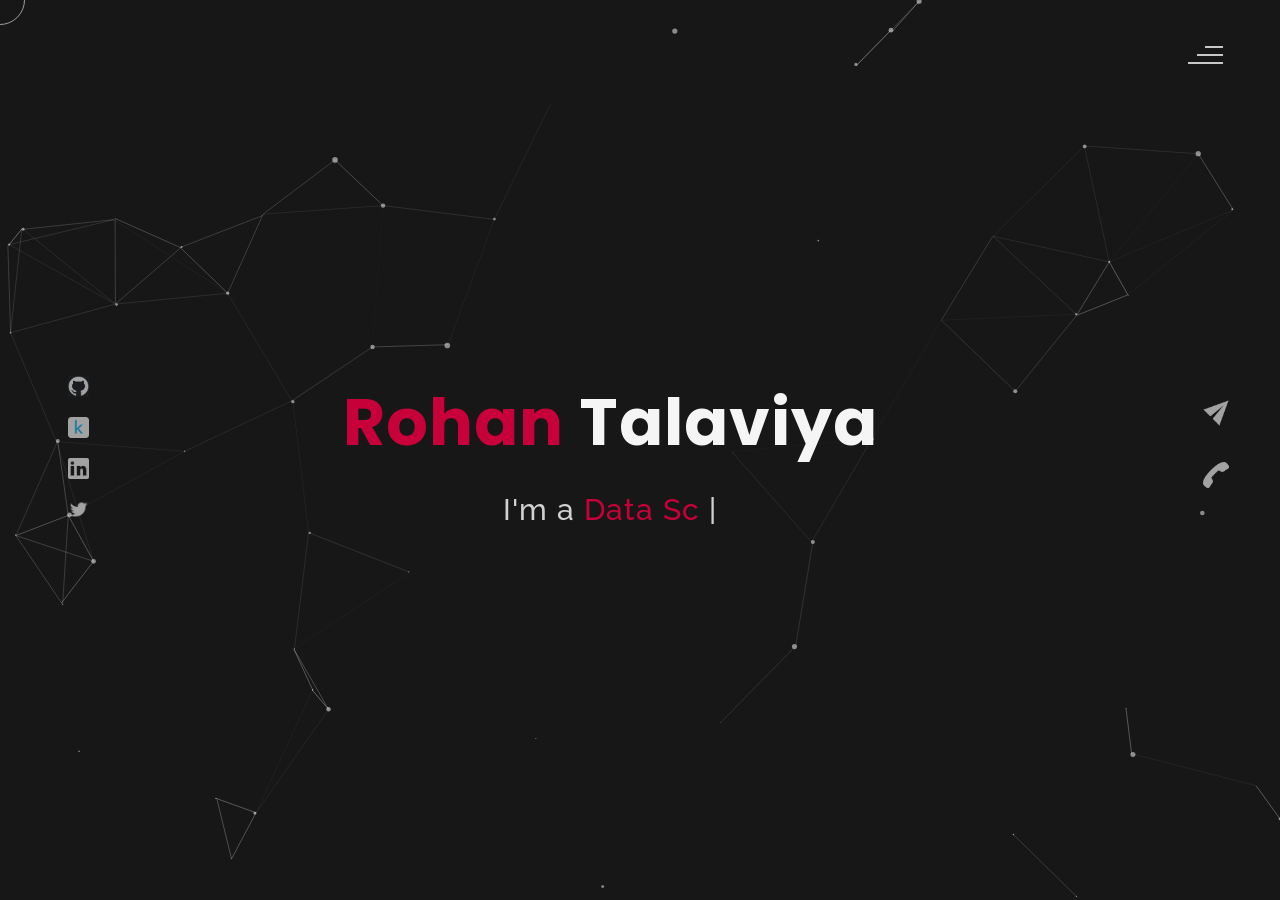
==== index.html @ 0a1727b3 "update 1" ====
<!DOCTYPE html>
<html lang="en">
<head>
    <meta charset="UTF-8">
    <meta name="viewport" content="width=device-width, initial-scale=1.0">
    <meta name="description" content="Rohan Talaviya - Personal Portfolio Website" />
	<meta name="keywords" content="Rohan Talaviya, resume" />
	<meta name="author" content="Rohan Talaviya" />
    <title>Rohan Talaviya - Portfolio</title>
  
   
   <!--main css file should not be removed -->
    <link rel="stylesheet" href="css/index.css">
    <!--main css file-->
    <script src="https://cdnjs.cloudflare.com/ajax/libs/gsap/3.2.6/gsap.min.js"></script>
</head>

<body>
    <!--contains all the div-->
    <div id="all">
    <!--mouse  follower-->
        <div class="cursor"></div>
    <!--mouse  follower-->
    <!--loader-->
        <div id="loader">
            <span class="color">Rohan</span>Talaviya 
        </div>
    <!--loader-end-->
    <!--link-screen-->
        <div id="breaker">
        </div>
        <div id="breaker-two">
        </div>
    <!--link-screen-->
        <!--Main-Section-->
        <!--Navigator-fullscreen-->
        <div id="navigation-content">
            <div class="logo">
                
            </div>
            <div class="navigation-close">
                <span class="close-first"></span>
                <span class="close-second"></span>
            </div>
            <div class="navigation-links">
                <a href="#" data-text="HOME" id="home-link" >HOME</a>
                <a href="#" data-text="ABOUT" id="about-link" >ABOUT</a>
                <!--<a href="#" data-text="BLOG" id="blog-link" >BLOG</a>-->
                <a href="#" data-text="PORTFOLIO" id="portfolio-link" >PROJECTS</a>
            </div>
        </div>
        <!--Navigator-Fullscreen END-->
          <!--Home Page-->
        <!--Menubar-->
        <div id="navigation-bar">
            
            <div class="menubar">
                <span class="first-span"></span>
                <span class="second-span"></span>
                <span class="third-span"></span>
            </div>
        </div>
        <!--Menubar End-->
          <!--Header-->
        <div id="header">
            <div id="particles"></div>
              <!--Social Media Links-->
            <div class="social-media-links">
               <a href="https://github.com/RohanTalaviya10?tab=repositories"><img src="images/github icon.png" class="social-media" alt="instagram-logo"></a><!--Your instagram homepage link inser in place of "#"-->
                <a href="https://www.kaggle.com/rohantalaviya"><img src="images/kaggle icon.png" class="social-media" alt="facebook-logo"></a>
                <a href="https://www.linkedin.com/in/rohan-talaviya-642974179/"><img src="images/linkedin logo.png" class="social-media" alt="linkedin-logo"></a>
                <a href="https://x.com/RohanTalaviya"><img src="images/twitter logo.png" class="social-media" alt="twitter-logo"></a>

            </div>
            <!--Social Media Links end-->
            <div class="header-content">
                <div class="header-content-box">
                <div class="firstline"><span class="color">Rohan </span>Talaviya</div>
                <div class="secondline">
                I'm a
            <span class="txt-rotate color" data-period="1200"data-rotate='[ " Data Scientist.", " Machine Learning Engineer.", " AI Engineer." ]'></span>
            <span class="slash">|</span>
        </div>
                    <div class="contact">
                <a href="Mailto:rohantalaviya10@gmail.com"><img src="images/mail.png" alt="email-pic" class="contactpic"></a>
                <a href="Tel:+917048175499"><img src="images/call.png" alt="phone-pic" class="contactpic"></a>
                    </div>    
            </div>
            </div>
            <!--header image-->
            <div class="header-image">
            <!--<img src="images/man.jpg" alt="logo">-->
            </div>
            <!--header image end-->
        </div>
           <!--Header End-->
        <!--HomePage End-->
        <!--Main-Section End-->
        <!--about-->
        <div id="about">
            <div class="color-changer">
            <div class="color-panel">
                <img src="images/gear.png" alt="">
            </div>
            <div class="color-selector">
                <div class="heading">Custom Colors</div>
                <div class="colors">
                    <ul >
                    <li>
                        <a href="#0" class="color-red " title="color-red"></a>
                    </li>
                    <li>
                        <a href="#0" class="color-purple" title="color-purple"></a>
                    </li>
                    <li>
                        <a href="#0" class="color-malt" title="color-malt"></a>
                    </li>
                    <li>
                        <a href="#0" class="color-green" title="color-green"></a>
                    </li>
                    <li>
                        <a href="#0" class="color-blue" title="color-blue"></a>
                    </li>
                    <li>
                        <a href="#0" class="color-orange" title="color-orange"></a>
                    </li>
                    </ul>
                </div>
            </div>
            </div>
            <!--about content-->
            <div id="about-content">
                <div class="about-header">
                    About <span class="color">Me</span>
                    <span class ="header-caption">Get to Know <span class="color"> me.</span></span>
                </div>
                <div class="about-main">
            <div class="about-first-paragraph wow">
            <!--about description-->
               <span class="about-first-line">
                    I'm passionat 
                    <span class="color">data scientist</span>
                     based in SURAT , INDIA </span>
                     <br>
               <span class="about-second-line">I have 2.5 years of Android development experience and a transition into data science. Currently studying various data science topics due to an interest in the field, I have acquired the skills and knowledge necessary that required in data science. I enjoy every step while working.</span>
               <div class="cv">
                <a href="images/Rohan Data scientist Resume.pdf" download="Rohan_Talaviya.pdf"><button>Download <span class="colors">CV</span></button></a>
            </div>
            </div>
            <!--about picture-->
            <div class="about-img">
                <img src="images/about.png" alt="Your Image">
            </div>
            </div>
    
            </div>
            <!--services start-->
            <div id="services">
                <div class="color-changer">
                    <div class="color-panel">
                        <img src="images/gear.png" alt="">
                    </div>
                    <div class="color-selector">
                        <div class="heading">Custom Colors</div>
                        <div class="colors">
                            <ul >
                            <li>
                                <a href="#0" class="color-red " title="color-red"></a>
                            </li>
                            <li>
                                <a href="#0" class="color-purple" title="color-purple"></a>
                            </li>
                            <li>
                                <a href="#0" class="color-malt" title="color-malt"></a>
                            </li>
                            <li>
                                <a href="#0" class="color-green" title="color-green"></a>
                            </li>
                            <li>
                                <a href="#0" class="color-blue" title="color-blue"></a>
                            </li>
                            <li>
                                <a href="#0" class="color-orange" title="color-orange"></a>
                            </li>
                            </ul>
                        </div>
                    </div>
                    </div>
            <!--services header-->
                    <div class="services-heading wow">
                        <span class="color">My</span> Services
                    </div>
            <!--services header end-->
            <!--services content-->
                    <div class="services-content">
                           <div class="service-one service wow">
                               <div class="service-img">
                               <img src="images/coding.png" alt="service-one">
                               </div>
                               <div class="service-description">
                                <h2>Machine Learning Model Development</h2>
                                <p>Design, train, and deploy machine learning models tailored to business needs.</p>
                               </div>
                           </div>
                           <div class="service-two service wow">
                               <div class="service-img">
                               <img src="images/android_icon.png" alt="service-two" style="padding: 20px;">
                               </div>
                               <div class="service-description">
                                <h2>Android App Development</h2>
                                <p>Build intuitive and user-friendly Android apps tailored to your needs.</p>
                               </div>
                           </div>
                           <div class="service-three service wow">
                            <div class="service-img">
                               <img src="images/bulb.png" alt="service-three">
                            </div>
                            <div class="service-description">
                                <h2>AI Solutions</h2>
                                <p>Develop AI-based solutions for automation, natural language processing, or image recognition.</p>
                            </div>
                        </div>
                    </div>
            </div>
            <!--services content end-->
            <!--services end-->
            <div id="skills">
                <div class="skills-header">
                     My <span class="color"> Skills</span>
                </div>
                <div class="skills-content " style="text-align: center;">
                    <div class="skill-html skill">
                        <h1><span class="color">Machine Learning</span></h1>    
                        <ul>Supervised Learning</ul>
                        <ul>Unsupervised Learning</ul>
                        <ul>Time Series Analysis</ul>
                        <ul>Artificial Neural Network</ul>
                        <ul>Scikit-learn</ul>
                        <ul>Feature Engineering</ul>
                        <br>
                        <br>
                        <br>
                        <br>
                        <br>
                        
                    </div>  
                    <div class="skill-html skill">
                        <h1><span class="color">Deep Learning</span></h1>
                        <ul>PyTorch, TensorFlow</ul>
                        <ul>Convolutional Neural Networks</ul>
                        <ul>Recurrent Neural Networks</ul>
                        <ul>Long Short-Term Memory Networks</ul>
                        <ul>Generative Adversarial Networks</ul>
                        <ul>Transformer Networks</ul> 
                        <ul>Autoencoders</ul>
                        <ul>Deep Belief Networks</ul>
                        <ul>Deep Q-Networks</ul>
                        <ul>Variational Autoencoders</ul>
                        <ul>Graph Neural Networks</ul>
                    </div>
                    
                    <div class="skill-html skill">
                        <h1><span class="color">Android development</span></h1>
                        <ul>Kotlin and Java</ul>
                        <ul>Android SDK</ul>
                        <ul>XML</ul>
                        <ul>MVVM</ul>
                        <ul>Roomdatabase, Sqllite</ul>
                        <ul>Backend Integration</ul>
                        <ul>Firebase</ul>
                        <ul>Multithreading</ul>
                        <ul>Dependency Injection</ul>
                    </div>
                    
                    <div class="skill-html skill">
                        <h1><span class="color">Tools</span></h1>
                        <ul>Git</ul>
                        <ul>Pandas & NumPy</ul>
                        <ul>Matplotlib, Seaborn & Plotly</ul>
                        <ul>OpenCV, Scikit-image</ul>
                        <br>
                        <br>
                        <br>
                        <br>
                        <br>
                    </div>
                </div>
            </div>
    
        </div>
        <!--about end-->
        <!--portfolio-->
        <div id="portfolio">
            <div class="color-changer">
                <div class="color-panel">
                    <img src="images/gear.png" alt="">
                </div>
                <div class="color-selector">
                    <div class="heading">Custom Colors</div>
                    <div class="colors">
                        <ul >
                        <li>
                            <a href="#0" class="color-red " title="color-red"></a>
                        </li>
                        <li>
                            <a href="#0" class="color-purple" title="color-purple"></a>
                        </li>
                        <li>
                            <a href="#0" class="color-malt" title="color-malt"></a>
                        </li>
                        <li>
                            <a href="#0" class="color-green" title="color-green"></a>
                        </li>
                        <li>
                            <a href="#0" class="color-blue" title="color-blue"></a>
                        </li>
                        <li>
                            <a href="#0" class="color-orange" title="color-orange"></a>
                        </li>
                        </ul>
                    </div>
                </div>
                </div>
            <div class="portfolio-header"> <span class="color"> My </span> Projects
            <span class ="header-caption"> Some Of My <span class="color"> Works</span></span></div>
             <div id="portfolio-content">
                 <div class="portfolio portfolio-first">
                     <div class="portfolio-image">
                        <img src="images/predicting_projects.png" alt="portfolio-first">
                     </div>
                     <div class="portfolio-text">
                         <h2>Predication Projects</h2>
                         <p>A collection of machine learning projects focused on predictive analytics. These projects leverage various algorithms to forecast outcomes, uncover patterns, and enhance decision-making across different domains.</p>
                         <div class="button"><a href="#"><button><span class="index"> View Project<i class="gg-arrow-right"></i></span></button></a></div>
                     </div>
                 </div>
                 <div class="portfolio portfolio-second">
                    <div class="portfolio-image">
                        <img src="images/recommendation_systems.png" alt="portfolio-second">
                    </div>
                    <div class="portfolio-text">
                        <h2>Recommendation Systems</h2>
                        <p>Recommendation systems for movies, books, and e-commerce products using data science techniques to deliver personalized suggestions based on user preferences and item data.</p>
                        <div class="button"><a href="#"><button><span class="index"> View Project<i class="gg-arrow-right"></i></span></button></a></div>
                    </div>
                </div>
             
                <div class="portfolio portfolio-third">
                    <div class="portfolio-image">
                        <img src="images/data_analyst_projects.png" alt="portfolio-third">
                    </div>
                    <div class="portfolio-text">
                        <h2>Data Analyst Projects</h2>
                        <p>Analyzed and interpreted data to provide actionable insights using Python. Developed visualizations and reports to communicate findings effectively.</p>
                        <div class="button"><a href="#"><button><span class="index"> View Project<i class="gg-arrow-right"></i></span></button></a></div>
                    </div>
                </div>
                <div class="portfolio portfolio-fourth">
                    <div class="portfolio-image">
                       <img src="images/classification_projects.png" alt="portfolio-first">
                    </div>
                    <div class="portfolio-text">
                        <h2>Classification Projects</h2>
                        <p>A series of projects utilizing machine learning classification techniques to categorize data, identify patterns, and make accurate predictions across various domains.</p>
                        <div class="button"><a href="#"><button><span class="index"> View Project<i class="gg-arrow-right"></i></span></button></a></div>
                    </div>
                </div>
                <div class="portfolio portfolio-fifth">
                    <div class=" portfolio-image">
                        <img src="images/python_project_image.png" alt="portfolio-fourth">
                    </div>
                    <div class="portfolio-text">
                        <h2>Python Projects</h2>
                        <p>Python projects including data preprocessing, visualization, predictive analytics, machine learning, and more, demonstrating expertise in solving real-world data challenges.</p>
                        <div class="button"><a href="https://github.com/RohanTalaviya10/Python-Projects"><button><span class="index"> View Project<i class="gg-arrow-right"></i></span></button></a></div>
                    </div>
                </div>
                </div>
                    <!--copyright-section You Can Remove After Downloading-->
            <div class="footer">
                <div class="footer-text">
                    
                </div>
               </div>
       <!--copyright-section-->
             </div>
        <!--portfolio end-->
        <!--blog-->
        <div id="blog">
            <div class="color-changer">
                <div class="color-panel">
                    <img src="images/gear.png" alt="">
                </div>
                <div class="color-selector">
                    <div class="heading">Custom Colors</div>
                    <div class="colors">
                        <ul >
                        <li>
                            <a href="#0" class="color-red " title="color-red"></a>
                        </li>
                        <li>
                            <a href="#0" class="color-purple" title="color-purple"></a>
                        </li>
                        <li>
                            <a href="#0" class="color-malt" title="color-malt"></a>
                        </li>
                        <li>
                            <a href="#0" class="color-green" title="color-green"></a>
                        </li>
                        <li>
                            <a href="#0" class="color-blue" title="color-blue"></a>
                        </li>
                        <li>
                            <a href="#0" class="color-orange" title="color-orange"></a>
                        </li>
                        </ul>
                    </div>
                </div>
                </div>
        <div class="blog-header"> Blogs</span>
            <span class ="header-caption"> My Latest <span class="color"> blog posts.</span></span></div>
            <div class="blog-content">
                 <div class="blogs">
                     <a href="#">
                     <div class="img">
                        <img src="images/post-one.jpg" alt="blog-one">
                        <div class="blog-date">8 May,20</div>
                     </div>
                     <div class="blog-text">
                         <h3>Harleys In Hawaai</h3>
                         <p>Lorem ipsum dolor sit amet consectetur adipisicing elit. Possimus alias dolore recusandae illum, corrupti quo 
                             veniam saepe aliquid! Quis voluptates ratione consequuntur vel, perferendis cum provident? Magnam fugiat voluptas
                              libero.</p>
                     </div></a>
                 </div>      
                 <div class="blogs">
                    <a href="#">
                    <div class="img">
                        <img src="images/post-two.jpg" alt="blog-two">
                        <div class="blog-date">16 Jan,20</div>
                    </div>
                    <div class="blog-text">
                        <h3>Key To Be Productive</h3>
                        <p>Lorem ipsum dolor, sit amet consectetur adipisicing elit. Incidunt maiores, 
                            recusandae cupiditate ducimus a non tempora, architecto obcaecati eaque ipsum assumenda harum dolorum iusto tenetur
                             eius eligendi dolor magnam sit!</p>
                    </div></a>
                </div>      
                <div class="blogs">
                    <a href="#">
                    <div class="img">
                        <img src="images/post-three.jpg" alt="blog-three">
                        <div class="blog-date">30 Nov,19</div>
                    </div>
                    <div class="blog-text">
                        <h3>Caffeine Addict</h3>
                        <p>Lorem ipsum, dolor sit amet consectetur adipisicing elit. Nemo nostrum impedit 
                            ipsam perspiciatis ratione sapiente quasi optio reprehenderit, labore consequuntur suscipit cum quas.
                             Officiis dolorem asperiores, ut necessitatibus quas doloremque?</p>
                    </div></a>
                </div>
                <div class="blogs">
                    <a href="#">
                    <div class="img">
                        <img src="images/post-four.jpg" alt="blog-four">
                        <div class="blog-date">6 Jul,19</div>
                    </div>
                    <div class="blog-text">
                        <h3>Web Development</h3>
                        <p>Lorem ipsum dolor sit amet consectetur adipisicing elit. Dolorem, veniam ratione quam vitae,
                             quibusdam explicabo rem debitis velit ipsa repellat, impedit nulla fuga? Amet corporis praesentium quae.
                              Sed, quibusdam necessitatibus.</p>
                    </div></a>
                </div>  
                <div class="blogs">
                    <a href="#">
                    <div class="img">
                        <img src="images/post-five.jpg" alt="blog-five">
                        <div class="blog-date">1 Jun,19</div>
                    </div>
                    <div class="blog-text">
                        <h3>Work From Home</h3>
                        <p>Lorem ipsum dolor sit amet consectetur adipisicing elit. Fuga sunt eum necessitatibus rem 
                            dignissimos nulla mollitia cumque, provident officiis non vitae? Animi aut doloremque illum, soluta hic minus 
                            sint explicabo..</p>
                    </div></a>
                </div>  
                <div class="blogs">
                    <a href="#">
                    <div class="img">
                        <img src="images/post-six.jpg" alt="blog-six">
                        <div class="blog-date">28 Feb,19</div>
                    </div>
                    <div class="blog-text">
                        <h3>Business Trip</h3>
                        <p>Lorem ipsum dolor sit amet consectetur adipisicing elit. Explicabo tempora dolorum fuga ratione, unde, 
                            ex quaerat iste numquam nemo nihil nobis rem sint quia recusandae dignissimos quos ut rerum nam.</p>
                    </div></a>
                </div>        
            </div>
               <!--copyright-section You Can Remove After Downloading-->
               <div class="footer">
                <div class="footer-text">
                    
                </div>
               </div>
       <!--copyright-section-->
        </div>
        
        
    </div>
    <!--all the divisions-->
    <script src="js/jquery.min.js"></script>
    <script src="js/particles.js"></script>
    <script src="js/particles.min.js"></script>
    <script src="js/index.js"></script>
    <!--particles script-->
    <script>
  particlesJS("particles", {"particles":{"number":{"value":40,"density":{"enable":true,"value_area":800}},"color":{"value":"#ffffff"},"shape":{"type":"circle","stroke":{"width":0,"color":"#000000"},"polygon":{"nb_sides":5},"image":{"src":"img/github.svg","width":100,"height":100}},"opacity":{"value":0.5,"random":false,"anim":{"enable":false,"speed":1,"opacity_min":0.1,"sync":false}},"size":{"value":3,"random":true,"anim":{"enable":false,"speed":40,"size_min":0.1,"sync":false}},"line_linked":{"enable":true,"distance":150,"color":"#ffffff","opacity":0.4,"width":1},"move":{"enable":true,"speed":6,"direction":"none","random":false,"straight":false,"out_mode":"out","bounce":false,"attract":{"enable":false,"rotateX":600,"rotateY":1200}}},"interactivity":{"detect_on":"canvas","events":{"onhover":{"enable":true,"mode":"repulse"},"onclick":{"enable":true,"mode":"push"},"resize":true},"modes":{"grab":{"distance":400,"line_linked":{"opacity":1}},"bubble":{"distance":400,"size":40,"duration":2,"opacity":8,"speed":3},"repulse":{"distance":200,"duration":0.4},"push":{"particles_nb":4},"remove":{"particles_nb":2}}},"retina_detect":true});
    </script>

</body>
</html>
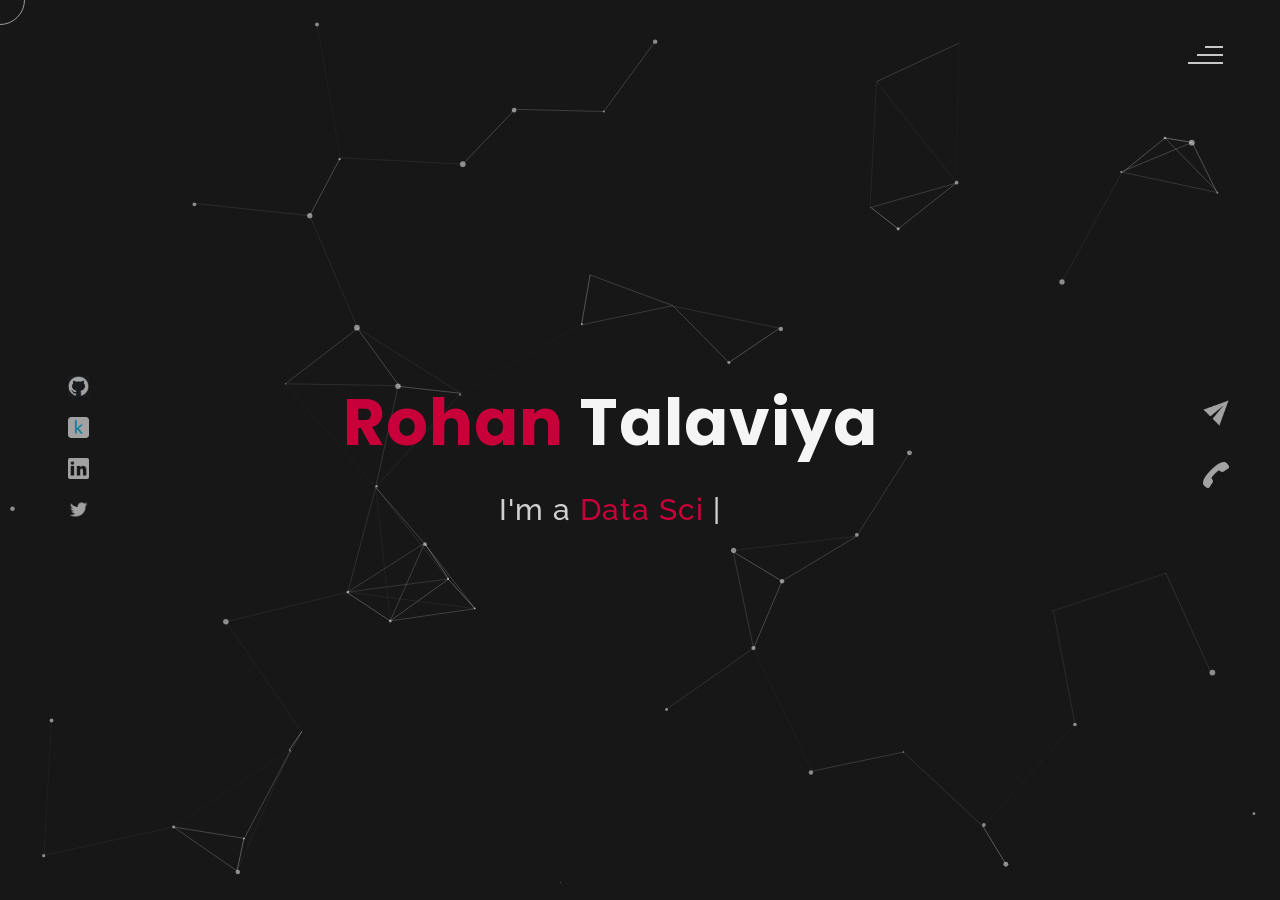
==== commit 2a1bf37b: "Merge branch 'main' of https://github.com/RohanTalaviya10/rohantalaviya-" ====
--- a/index.html
+++ b/index.html
@@ -357,12 +357,13 @@
                     </div>
                 </div>
                 <div class="portfolio portfolio-fourth">
-                    <div class="portfolio-image">
-                       <img src="images/classification_projects.png" alt="portfolio-first">
+                    <div class=" portfolio-image">
+                        <img src="images/portfolio-fourth.jpg" alt="portfolio-fourth">
                     </div>
                     <div class="portfolio-text">
-                        <h2>Classification Projects</h2>
-                        <p>A series of projects utilizing machine learning classification techniques to categorize data, identify patterns, and make accurate predictions across various domains.</p>
+                        <h2>Wow Graphics</h2>
+                        <p>Lorem, ipsum dolor sit amet consectetur adipisicing elit. Ad ut optio repellat cupiditate
+                             expedita eius dignissimos. Id cumque placeat minima ad laudantium suscipit voluptatem ducimus</p>
                         <div class="button"><a href="#"><button><span class="index"> View Project<i class="gg-arrow-right"></i></span></button></a></div>
                     </div>
                 </div>
@@ -521,4 +522,4 @@
     </script>
 
 </body>
-</html>+</html>
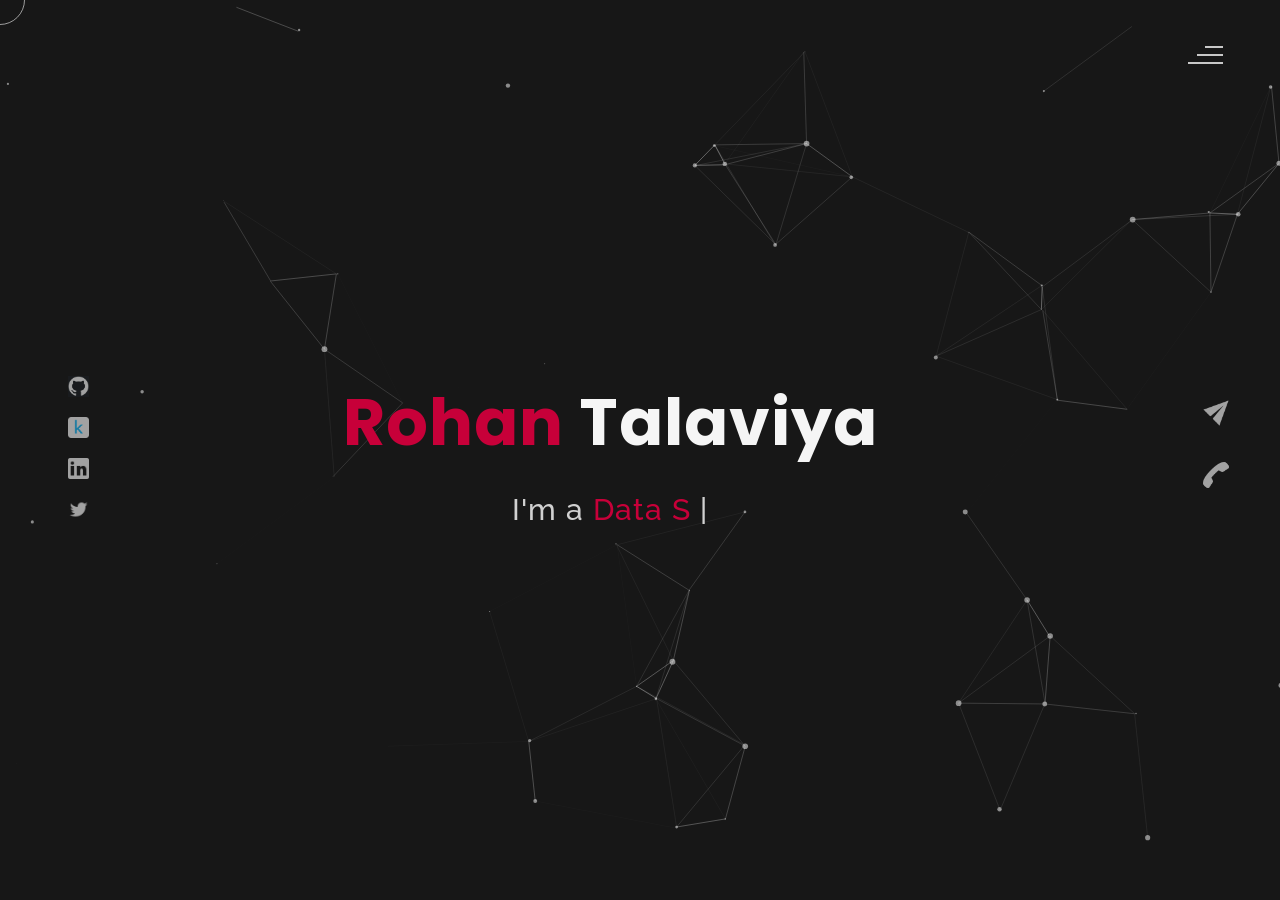
==== commit 031d87d2: "Update index.html" ====
--- a/index.html
+++ b/index.html
@@ -332,7 +332,7 @@
                      <div class="portfolio-text">
                          <h2>Predication Projects</h2>
                          <p>A collection of machine learning projects focused on predictive analytics. These projects leverage various algorithms to forecast outcomes, uncover patterns, and enhance decision-making across different domains.</p>
-                         <div class="button"><a href="#"><button><span class="index"> View Project<i class="gg-arrow-right"></i></span></button></a></div>
+                         <div class="button"><a href="https://github.com/RohanTalaviya10/Predication-Projects"><button><span class="index"> View Project<i class="gg-arrow-right"></i></span></button></a></div>
                      </div>
                  </div>
                  <div class="portfolio portfolio-second">
@@ -342,7 +342,7 @@
                     <div class="portfolio-text">
                         <h2>Recommendation Systems</h2>
                         <p>Recommendation systems for movies, books, and e-commerce products using data science techniques to deliver personalized suggestions based on user preferences and item data.</p>
-                        <div class="button"><a href="#"><button><span class="index"> View Project<i class="gg-arrow-right"></i></span></button></a></div>
+                        <div class="button"><a href="https://github.com/RohanTalaviya10/Recommender-Systems"><button><span class="index"> View Project<i class="gg-arrow-right"></i></span></button></a></div>
                     </div>
                 </div>
              
@@ -353,18 +353,17 @@
                     <div class="portfolio-text">
                         <h2>Data Analyst Projects</h2>
                         <p>Analyzed and interpreted data to provide actionable insights using Python. Developed visualizations and reports to communicate findings effectively.</p>
-                        <div class="button"><a href="#"><button><span class="index"> View Project<i class="gg-arrow-right"></i></span></button></a></div>
+                        <div class="button"><a href="https://github.com/RohanTalaviya10/Data-Analyst-Projects"><button><span class="index"> View Project<i class="gg-arrow-right"></i></span></button></a></div>
                     </div>
                 </div>
                 <div class="portfolio portfolio-fourth">
                     <div class=" portfolio-image">
-                        <img src="images/portfolio-fourth.jpg" alt="portfolio-fourth">
+                        <img src="images/classification_projects.png" alt="portfolio-fourth">
                     </div>
                     <div class="portfolio-text">
-                        <h2>Wow Graphics</h2>
-                        <p>Lorem, ipsum dolor sit amet consectetur adipisicing elit. Ad ut optio repellat cupiditate
-                             expedita eius dignissimos. Id cumque placeat minima ad laudantium suscipit voluptatem ducimus</p>
-                        <div class="button"><a href="#"><button><span class="index"> View Project<i class="gg-arrow-right"></i></span></button></a></div>
+                        <h2>Classification Projects</h2>
+                        <p>Projects utilizing machine learning classification techniques to categorize data, identify patterns, and make accurate predictions across various domains.</p>
+                        <div class="button"><a href="https://github.com/RohanTalaviya10/Classification-Projects"><button><span class="index"> View Project<i class="gg-arrow-right"></i></span></button></a></div>
                     </div>
                 </div>
                 <div class="portfolio portfolio-fifth">
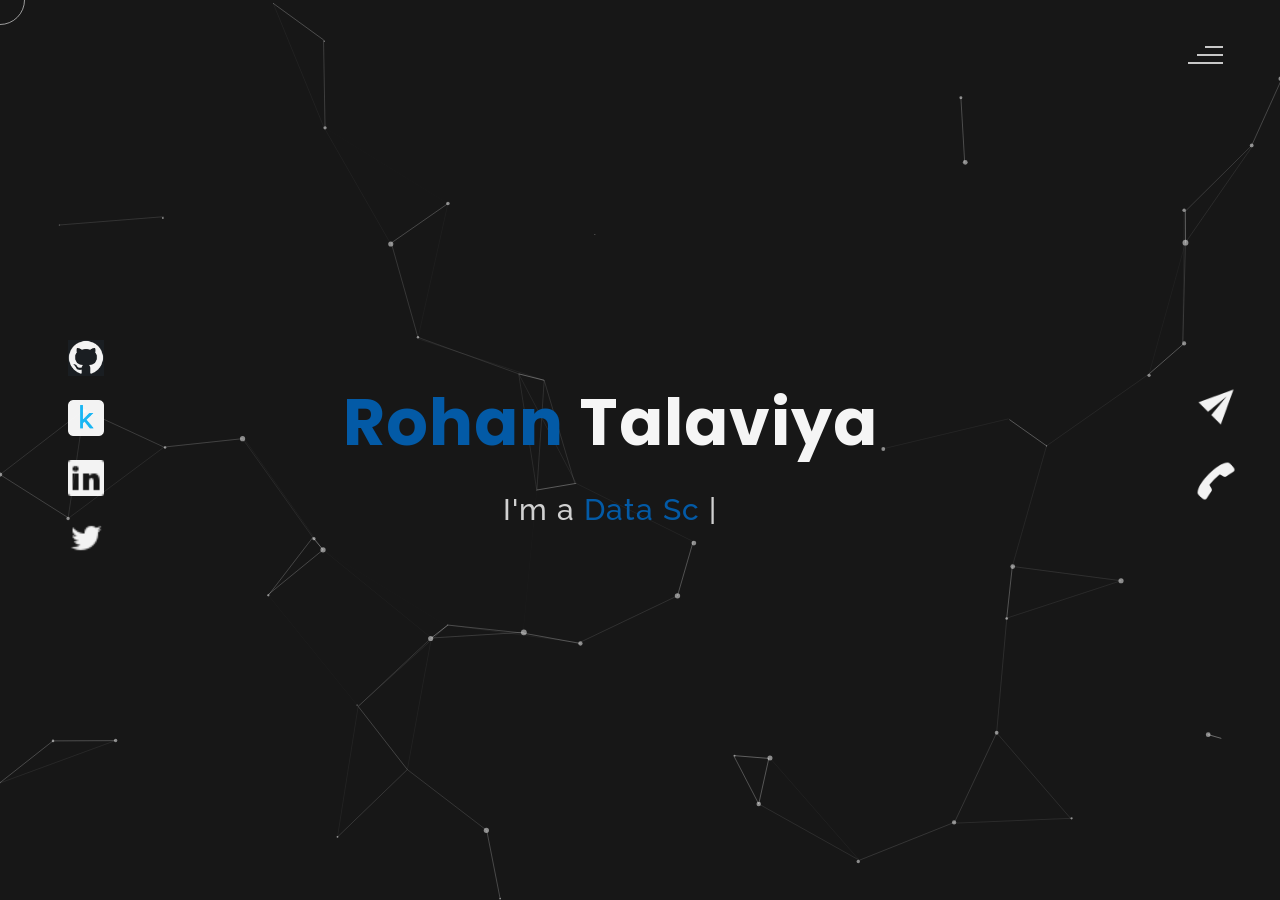
==== commit a067d658: "upadet 3" ====
--- a/index.html
+++ b/index.html
@@ -1,4 +1,3 @@
-
 <!DOCTYPE html>
 <html lang="en">
 <head>
@@ -46,8 +45,7 @@
             <div class="navigation-links">
                 <a href="#" data-text="HOME" id="home-link" >HOME</a>
                 <a href="#" data-text="ABOUT" id="about-link" >ABOUT</a>
-                <!--<a href="#" data-text="BLOG" id="blog-link" >BLOG</a>-->
-                <a href="#" data-text="PORTFOLIO" id="portfolio-link" >PROJECTS</a>
+                <a href="#" data-text="PROJECTS" id="blog-link" >PROJECTS</a>
             </div>
         </div>
         <!--Navigator-Fullscreen END-->
@@ -82,10 +80,10 @@
             <span class="txt-rotate color" data-period="1200"data-rotate='[ " Data Scientist.", " Machine Learning Engineer.", " AI Engineer." ]'></span>
             <span class="slash">|</span>
         </div>
-                    <div class="contact">
+            <div class="contact">
                 <a href="Mailto:rohantalaviya10@gmail.com"><img src="images/mail.png" alt="email-pic" class="contactpic"></a>
                 <a href="Tel:+917048175499"><img src="images/call.png" alt="phone-pic" class="contactpic"></a>
-                    </div>    
+            </div>    
             </div>
             </div>
             <!--header image-->
@@ -99,36 +97,6 @@
         <!--Main-Section End-->
         <!--about-->
         <div id="about">
-            <div class="color-changer">
-            <div class="color-panel">
-                <img src="images/gear.png" alt="">
-            </div>
-            <div class="color-selector">
-                <div class="heading">Custom Colors</div>
-                <div class="colors">
-                    <ul >
-                    <li>
-                        <a href="#0" class="color-red " title="color-red"></a>
-                    </li>
-                    <li>
-                        <a href="#0" class="color-purple" title="color-purple"></a>
-                    </li>
-                    <li>
-                        <a href="#0" class="color-malt" title="color-malt"></a>
-                    </li>
-                    <li>
-                        <a href="#0" class="color-green" title="color-green"></a>
-                    </li>
-                    <li>
-                        <a href="#0" class="color-blue" title="color-blue"></a>
-                    </li>
-                    <li>
-                        <a href="#0" class="color-orange" title="color-orange"></a>
-                    </li>
-                    </ul>
-                </div>
-            </div>
-            </div>
             <!--about content-->
             <div id="about-content">
                 <div class="about-header">
@@ -157,36 +125,6 @@
             </div>
             <!--services start-->
             <div id="services">
-                <div class="color-changer">
-                    <div class="color-panel">
-                        <img src="images/gear.png" alt="">
-                    </div>
-                    <div class="color-selector">
-                        <div class="heading">Custom Colors</div>
-                        <div class="colors">
-                            <ul >
-                            <li>
-                                <a href="#0" class="color-red " title="color-red"></a>
-                            </li>
-                            <li>
-                                <a href="#0" class="color-purple" title="color-purple"></a>
-                            </li>
-                            <li>
-                                <a href="#0" class="color-malt" title="color-malt"></a>
-                            </li>
-                            <li>
-                                <a href="#0" class="color-green" title="color-green"></a>
-                            </li>
-                            <li>
-                                <a href="#0" class="color-blue" title="color-blue"></a>
-                            </li>
-                            <li>
-                                <a href="#0" class="color-orange" title="color-orange"></a>
-                            </li>
-                            </ul>
-                        </div>
-                    </div>
-                    </div>
             <!--services header-->
                     <div class="services-heading wow">
                         <span class="color">My</span> Services
@@ -229,282 +167,325 @@
                 <div class="skills-header">
                      My <span class="color"> Skills</span>
                 </div>
-                <div class="skills-content " style="text-align: center;">
-                    <div class="skill-html skill">
-                        <h1><span class="color">Machine Learning</span></h1>    
-                        <ul>Supervised Learning</ul>
-                        <ul>Unsupervised Learning</ul>
-                        <ul>Time Series Analysis</ul>
-                        <ul>Artificial Neural Network</ul>
-                        <ul>Scikit-learn</ul>
-                        <ul>Feature Engineering</ul>
-                        <br>
-                        <br>
-                        <br>
-                        <br>
-                        <br>
-                        
-                    </div>  
-                    <div class="skill-html skill">
-                        <h1><span class="color">Deep Learning</span></h1>
-                        <ul>PyTorch, TensorFlow</ul>
-                        <ul>Convolutional Neural Networks</ul>
-                        <ul>Recurrent Neural Networks</ul>
-                        <ul>Long Short-Term Memory Networks</ul>
-                        <ul>Generative Adversarial Networks</ul>
-                        <ul>Transformer Networks</ul> 
-                        <ul>Autoencoders</ul>
-                        <ul>Deep Belief Networks</ul>
-                        <ul>Deep Q-Networks</ul>
-                        <ul>Variational Autoencoders</ul>
-                        <ul>Graph Neural Networks</ul>
-                    </div>
-                    
-                    <div class="skill-html skill">
-                        <h1><span class="color">Android development</span></h1>
-                        <ul>Kotlin and Java</ul>
-                        <ul>Android SDK</ul>
-                        <ul>XML</ul>
-                        <ul>MVVM</ul>
-                        <ul>Roomdatabase, Sqllite</ul>
-                        <ul>Backend Integration</ul>
-                        <ul>Firebase</ul>
-                        <ul>Multithreading</ul>
-                        <ul>Dependency Injection</ul>
-                    </div>
-                    
-                    <div class="skill-html skill">
-                        <h1><span class="color">Tools</span></h1>
-                        <ul>Git</ul>
-                        <ul>Pandas & NumPy</ul>
-                        <ul>Matplotlib, Seaborn & Plotly</ul>
-                        <ul>OpenCV, Scikit-image</ul>
-                        <br>
-                        <br>
-                        <br>
-                        <br>
-                        <br>
+                <div class="skills-content">
+                    <div class="skill-category">
+                        <div class="category-title"><span class="color">Machine Learning</span></div>
+                        <div class="skill-items">
+                            <div class="skill-item">
+                                <div class="skill-name">Supervised Learning (Regression, Classification)</div>
+                            </div>
+                            <div class="skill-item">
+                                <div class="skill-name">Unsupervised Learning (Clustering, Dimensionality Reduction)</div>
+                            </div>
+                            <div class="skill-item">
+                                <div class="skill-name">Time Series Analysis & Forecasting</div>
+                            </div>
+                            <div class="skill-item">
+                                <div class="skill-name">Artificial Neural Networks</div>
+                            </div>
+                            <div class="skill-item">
+                                <div class="skill-name">Scikit-learn & XGBoost</div>
+                            </div>
+                            <div class="skill-item">
+                                <div class="skill-name">Feature Engineering & Selection</div>
+                            </div>
+                            <div class="skill-item">
+                                <div class="skill-name">Hyperparameter Tuning & Optimization</div>
+                            </div>
+                            <div class="skill-item">
+                                <div class="skill-name">Cross-Validation & Model Evaluation</div>
+                            </div>
+                        </div>
+                    </div>
+
+                    <div class="skill-category">
+                        <div class="category-title"><span class="color">Deep Learning</span></div>
+                        <div class="skill-items">
+                            <div class="skill-item">
+                                <div class="skill-name">PyTorch, TensorFlow & Keras</div>
+                            </div>
+                            <div class="skill-item">
+                                <div class="skill-name">Convolutional Neural Networks (CNN)</div>
+                            </div>
+                            <div class="skill-item">
+                                <div class="skill-name">Recurrent Neural Networks (RNN)</div>
+                            </div>
+                            <div class="skill-item">
+                                <div class="skill-name">Long Short-Term Memory (LSTM) & GRU</div>
+                            </div>
+                            <div class="skill-item">
+                                <div class="skill-name">Generative Adversarial Networks (GAN)</div>
+                            </div>
+                            <div class="skill-item">
+                                <div class="skill-name">Transformer Networks & BERT</div>
+                            </div>
+                            <div class="skill-item">
+                                <div class="skill-name">Autoencoders & Variational Autoencoders (VAE)</div>
+                            </div>
+                            <div class="skill-item">
+                                <div class="skill-name">Transfer Learning & Fine-tuning</div>
+                            </div>
+                        </div>
+                    </div>
+
+                    <div class="skill-category">
+                        <div class="category-title"><span class="color">Data Science Libraries</span></div>
+                        <div class="skill-items">
+                            <div class="skill-item">
+                                <div class="skill-name">Pandas & NumPy</div>
+                            </div>
+                            <div class="skill-item">
+                                <div class="skill-name">Scikit-learn & SciPy</div>
+                            </div>
+                            <div class="skill-item">
+                                <div class="skill-name">Matplotlib, Seaborn & Plotly</div>
+                            </div>
+                            <div class="skill-item">
+                                <div class="skill-name">OpenCV & Scikit-image</div>
+                            </div>
+                            <div class="skill-item">
+                                <div class="skill-name">NLTK & SpaCy (NLP)</div>
+                            </div>
+                            <div class="skill-item">
+                                <div class="skill-name">Statsmodels & Statistical Testing</div>
+                            </div>
+                            <div class="skill-item">
+                                <div class="skill-name">LightGBM & CatBoost</div>
+                            </div>
+                            <div class="skill-item">
+                                <div class="skill-name">Hugging Face & Transformers</div>
+                            </div>
+                        </div>
+                    </div>
+
+                    <div class="skill-category">
+                        <div class="category-title"><span class="color">Mathematics & Statistics</span></div>
+                        <div class="skill-items">
+                            <div class="skill-item">
+                                <div class="skill-name">Linear Algebra & Matrix Operations</div>
+                            </div>
+                            <div class="skill-item">
+                                <div class="skill-name">Probability Theory & Distributions</div>
+                            </div>
+                            <div class="skill-item">
+                                <div class="skill-name">Hypothesis Testing & Statistical Inference</div>
+                            </div>
+                            <div class="skill-item">
+                                <div class="skill-name">Regression Analysis & ANOVA</div>
+                            </div>
+                            <div class="skill-item">
+                                <div class="skill-name">Calculus & Optimization Theory</div>
+                            </div>
+                            <div class="skill-item">
+                                <div class="skill-name">Information Theory & Entropy</div>
+                            </div>
+                            <div class="skill-item">
+                                <div class="skill-name">Bayesian Statistics & Inference</div>
+                            </div>
+                            <div class="skill-item">
+                                <div class="skill-name">Time Series Analysis (ARIMA, SARIMA)</div>
+                            </div>
+                        </div>
+                    </div>
+
+                    <div class="skill-category">
+                        <div class="category-title"><span class="color">Databases & Data Engineering</span></div>
+                        <div class="skill-items">
+                            <div class="skill-item">
+                                <div class="skill-name">SQL & Database Design</div>
+                            </div>
+                            <div class="skill-item">
+                                <div class="skill-name">MySQL, PostgreSQL & SQLite</div>
+                            </div>
+                            <div class="skill-item">
+                                <div class="skill-name">MongoDB & NoSQL Databases</div>
+                            </div>
+                            <div class="skill-item">
+                                <div class="skill-name">Big Data & Apache Spark</div>
+                            </div>
+                            <div class="skill-item">
+                                <div class="skill-name">Data Warehousing (Snowflake)</div>
+                            </div>
+                            <div class="skill-item">
+                                <div class="skill-name">ETL & Data Pipelines</div>
+                            </div>
+                            <div class="skill-item">
+                                <div class="skill-name">Data Cleaning & Preprocessing</div>
+                            </div>
+                            <div class="skill-item">
+                                <div class="skill-name">API Integration & REST</div>
+                            </div>
+                        </div>
+                    </div>
+
+                    <div class="skill-category">
+                        <div class="category-title"><span class="color">Cloud & DevOps</span></div>
+                        <div class="skill-items">
+                            <div class="skill-item">
+                                <div class="skill-name">AWS (EC2, S3, SageMaker, Lambda)</div>
+                            </div>
+                            <div class="skill-item">
+                                <div class="skill-name">Google Cloud Platform (GCP)</div>
+                            </div>
+                            <div class="skill-item">
+                                <div class="skill-name">Azure Machine Learning</div>
+                            </div>
+                            <div class="skill-item">
+                                <div class="skill-name">Docker & Containerization</div>
+                            </div>
+                            <div class="skill-item">
+                                <div class="skill-name">Git & GitHub Version Control</div>
+                            </div>
+                            <div class="skill-item">
+                                <div class="skill-name">Jupyter Notebooks & Google Colab</div>
+                            </div>
+                            <div class="skill-item">
+                                <div class="skill-name">CI/CD Pipelines</div>
+                            </div>
+                            <div class="skill-item">
+                                <div class="skill-name">MLflow & Model Registry</div>
+                            </div>
+                        </div>
+                    </div>
+
+                    <div class="skill-category">
+                        <div class="category-title"><span class="color">Programming Languages</span></div>
+                        <div class="skill-items">
+                            <div class="skill-item">
+                                <div class="skill-name">Python (Primary Language)</div>
+                            </div>
+                            <div class="skill-item">
+                                <div class="skill-name">R for Statistical Analysis</div>
+                            </div>
+                            <div class="skill-item">
+                                <div class="skill-name">SQL & PL/SQL</div>
+                            </div>
+                            <div class="skill-item">
+                                <div class="skill-name">Java & Kotlin</div>
+                            </div>
+                            <div class="skill-item">
+                                <div class="skill-name">JavaScript & HTML/CSS</div>
+                            </div>
+                            <div class="skill-item">
+                                <div class="skill-name">Bash & Shell Scripting</div>
+                            </div>
+                            <div class="skill-item">
+                                <div class="skill-name">XML & JSON</div>
+                            </div>
+                        </div>
+                    </div>
+
+                    <div class="skill-category">
+                        <div class="category-title"><span class="color">Android Development</span></div>
+                        <div class="skill-items">
+                            <div class="skill-item">
+                                <div class="skill-name">Kotlin & Java</div>
+                            </div>
+                            <div class="skill-item">
+                                <div class="skill-name">Android SDK & Jetpack</div>
+                            </div>
+                            <div class="skill-item">
+                                <div class="skill-name">XML & Layouts</div>
+                            </div>
+                            <div class="skill-item">
+                                <div class="skill-name">MVVM & Clean Architecture</div>
+                            </div>
+                            <div class="skill-item">
+                                <div class="skill-name">Firebase & Real-time Database</div>
+                            </div>
+                            <div class="skill-item">
+                                <div class="skill-name">Backend API Integration</div>
+                            </div>
+                            <div class="skill-item">
+                                <div class="skill-name">Room Database & SQLite</div>
+                            </div>
+                            <div class="skill-item">
+                                <div class="skill-name">Unit Testing & Debugging</div>
+                            </div>
+                        </div>
                     </div>
                 </div>
             </div>
-    
         </div>
         <!--about end-->
-        <!--portfolio-->
-        <div id="portfolio">
-            <div class="color-changer">
-                <div class="color-panel">
-                    <img src="images/gear.png" alt="">
-                </div>
-                <div class="color-selector">
-                    <div class="heading">Custom Colors</div>
-                    <div class="colors">
-                        <ul >
-                        <li>
-                            <a href="#0" class="color-red " title="color-red"></a>
-                        </li>
-                        <li>
-                            <a href="#0" class="color-purple" title="color-purple"></a>
-                        </li>
-                        <li>
-                            <a href="#0" class="color-malt" title="color-malt"></a>
-                        </li>
-                        <li>
-                            <a href="#0" class="color-green" title="color-green"></a>
-                        </li>
-                        <li>
-                            <a href="#0" class="color-blue" title="color-blue"></a>
-                        </li>
-                        <li>
-                            <a href="#0" class="color-orange" title="color-orange"></a>
-                        </li>
-                        </ul>
-                    </div>
-                </div>
-                </div>
-            <div class="portfolio-header"> <span class="color"> My </span> Projects
-            <span class ="header-caption"> Some Of My <span class="color"> Works</span></span></div>
-             <div id="portfolio-content">
-                 <div class="portfolio portfolio-first">
-                     <div class="portfolio-image">
-                        <img src="images/predicting_projects.png" alt="portfolio-first">
-                     </div>
-                     <div class="portfolio-text">
-                         <h2>Predication Projects</h2>
-                         <p>A collection of machine learning projects focused on predictive analytics. These projects leverage various algorithms to forecast outcomes, uncover patterns, and enhance decision-making across different domains.</p>
-                         <div class="button"><a href="https://github.com/RohanTalaviya10/Predication-Projects"><button><span class="index"> View Project<i class="gg-arrow-right"></i></span></button></a></div>
-                     </div>
-                 </div>
-                 <div class="portfolio portfolio-second">
-                    <div class="portfolio-image">
-                        <img src="images/recommendation_systems.png" alt="portfolio-second">
-                    </div>
-                    <div class="portfolio-text">
-                        <h2>Recommendation Systems</h2>
-                        <p>Recommendation systems for movies, books, and e-commerce products using data science techniques to deliver personalized suggestions based on user preferences and item data.</p>
-                        <div class="button"><a href="https://github.com/RohanTalaviya10/Recommender-Systems"><button><span class="index"> View Project<i class="gg-arrow-right"></i></span></button></a></div>
-                    </div>
-                </div>
-             
-                <div class="portfolio portfolio-third">
-                    <div class="portfolio-image">
-                        <img src="images/data_analyst_projects.png" alt="portfolio-third">
-                    </div>
-                    <div class="portfolio-text">
-                        <h2>Data Analyst Projects</h2>
-                        <p>Analyzed and interpreted data to provide actionable insights using Python. Developed visualizations and reports to communicate findings effectively.</p>
-                        <div class="button"><a href="https://github.com/RohanTalaviya10/Data-Analyst-Projects"><button><span class="index"> View Project<i class="gg-arrow-right"></i></span></button></a></div>
-                    </div>
-                </div>
-                <div class="portfolio portfolio-fourth">
-                    <div class=" portfolio-image">
-                        <img src="images/classification_projects.png" alt="portfolio-fourth">
-                    </div>
-                    <div class="portfolio-text">
-                        <h2>Classification Projects</h2>
-                        <p>Projects utilizing machine learning classification techniques to categorize data, identify patterns, and make accurate predictions across various domains.</p>
-                        <div class="button"><a href="https://github.com/RohanTalaviya10/Classification-Projects"><button><span class="index"> View Project<i class="gg-arrow-right"></i></span></button></a></div>
-                    </div>
-                </div>
-                <div class="portfolio portfolio-fifth">
-                    <div class=" portfolio-image">
-                        <img src="images/python_project_image.png" alt="portfolio-fourth">
-                    </div>
-                    <div class="portfolio-text">
-                        <h2>Python Projects</h2>
-                        <p>Python projects including data preprocessing, visualization, predictive analytics, machine learning, and more, demonstrating expertise in solving real-world data challenges.</p>
-                        <div class="button"><a href="https://github.com/RohanTalaviya10/Python-Projects"><button><span class="index"> View Project<i class="gg-arrow-right"></i></span></button></a></div>
-                    </div>
-                </div>
-                </div>
-                    <!--copyright-section You Can Remove After Downloading-->
-            <div class="footer">
-                <div class="footer-text">
-                    
-                </div>
-               </div>
-       <!--copyright-section-->
-             </div>
-        <!--portfolio end-->
         <!--blog-->
         <div id="blog">
-            <div class="color-changer">
-                <div class="color-panel">
-                    <img src="images/gear.png" alt="">
-                </div>
-                <div class="color-selector">
-                    <div class="heading">Custom Colors</div>
-                    <div class="colors">
-                        <ul >
-                        <li>
-                            <a href="#0" class="color-red " title="color-red"></a>
-                        </li>
-                        <li>
-                            <a href="#0" class="color-purple" title="color-purple"></a>
-                        </li>
-                        <li>
-                            <a href="#0" class="color-malt" title="color-malt"></a>
-                        </li>
-                        <li>
-                            <a href="#0" class="color-green" title="color-green"></a>
-                        </li>
-                        <li>
-                            <a href="#0" class="color-blue" title="color-blue"></a>
-                        </li>
-                        <li>
-                            <a href="#0" class="color-orange" title="color-orange"></a>
-                        </li>
-                        </ul>
-                    </div>
-                </div>
-                </div>
         <div class="blog-header"> Blogs</span>
             <span class ="header-caption"> My Latest <span class="color"> blog posts.</span></span></div>
             <div class="blog-content">
                  <div class="blogs">
-                     <a href="#">
+                     <a href="https://github.com/RohanTalaviya10/Recommender-Systems">
                      <div class="img">
-                        <img src="images/post-one.jpg" alt="blog-one">
-                        <div class="blog-date">8 May,20</div>
+                        <img src="images/recommendation_systems.png" alt="blog-one">
                      </div>
                      <div class="blog-text">
-                         <h3>Harleys In Hawaai</h3>
+                         <h3>Recommender Systems</h3>
                          <p>Lorem ipsum dolor sit amet consectetur adipisicing elit. Possimus alias dolore recusandae illum, corrupti quo 
                              veniam saepe aliquid! Quis voluptates ratione consequuntur vel, perferendis cum provident? Magnam fugiat voluptas
                               libero.</p>
                      </div></a>
                  </div>      
                  <div class="blogs">
-                    <a href="#">
+                    <a href="https://github.com/RohanTalaviya10/Predication-Projects">
                     <div class="img">
-                        <img src="images/post-two.jpg" alt="blog-two">
-                        <div class="blog-date">16 Jan,20</div>
+                        <img src="images/predicting_projects.png" alt="blog-two">
                     </div>
                     <div class="blog-text">
-                        <h3>Key To Be Productive</h3>
+                        <h3>Predication Projects</h3>
                         <p>Lorem ipsum dolor, sit amet consectetur adipisicing elit. Incidunt maiores, 
                             recusandae cupiditate ducimus a non tempora, architecto obcaecati eaque ipsum assumenda harum dolorum iusto tenetur
                              eius eligendi dolor magnam sit!</p>
                     </div></a>
                 </div>      
                 <div class="blogs">
-                    <a href="#">
+                    <a href="https://github.com/RohanTalaviya10/Data-Analyst-Projects">
                     <div class="img">
-                        <img src="images/post-three.jpg" alt="blog-three">
-                        <div class="blog-date">30 Nov,19</div>
+                        <img src="images/data_analyst_projects.png" alt="blog-three">
                     </div>
                     <div class="blog-text">
-                        <h3>Caffeine Addict</h3>
+                        <h3>Data Analyst Projects</h3>
                         <p>Lorem ipsum, dolor sit amet consectetur adipisicing elit. Nemo nostrum impedit 
                             ipsam perspiciatis ratione sapiente quasi optio reprehenderit, labore consequuntur suscipit cum quas.
                              Officiis dolorem asperiores, ut necessitatibus quas doloremque?</p>
                     </div></a>
                 </div>
                 <div class="blogs">
-                    <a href="#">
+                    <a href="https://github.com/RohanTalaviya10/Classification-Projects">
                     <div class="img">
-                        <img src="images/post-four.jpg" alt="blog-four">
-                        <div class="blog-date">6 Jul,19</div>
+                        <img src="images/classification_projects.png" alt="blog-four">
                     </div>
                     <div class="blog-text">
-                        <h3>Web Development</h3>
+                        <h3>Classification-Projects</h3>
                         <p>Lorem ipsum dolor sit amet consectetur adipisicing elit. Dolorem, veniam ratione quam vitae,
                              quibusdam explicabo rem debitis velit ipsa repellat, impedit nulla fuga? Amet corporis praesentium quae.
                               Sed, quibusdam necessitatibus.</p>
                     </div></a>
                 </div>  
                 <div class="blogs">
-                    <a href="#">
+                    <a href="https://github.com/RohanTalaviya10/Python-Projects">
                     <div class="img">
-                        <img src="images/post-five.jpg" alt="blog-five">
-                        <div class="blog-date">1 Jun,19</div>
+                        <img src="images/python_project.png" alt="blog-five">
                     </div>
                     <div class="blog-text">
-                        <h3>Work From Home</h3>
+                        <h3>Python Projects</h3>
                         <p>Lorem ipsum dolor sit amet consectetur adipisicing elit. Fuga sunt eum necessitatibus rem 
                             dignissimos nulla mollitia cumque, provident officiis non vitae? Animi aut doloremque illum, soluta hic minus 
                             sint explicabo..</p>
                     </div></a>
                 </div>  
-                <div class="blogs">
+                <!-- <div class="blogs">
                     <a href="#">
                     <div class="img">
                         <img src="images/post-six.jpg" alt="blog-six">
-                        <div class="blog-date">28 Feb,19</div>
                     </div>
                     <div class="blog-text">
                         <h3>Business Trip</h3>
                         <p>Lorem ipsum dolor sit amet consectetur adipisicing elit. Explicabo tempora dolorum fuga ratione, unde, 
                             ex quaerat iste numquam nemo nihil nobis rem sint quia recusandae dignissimos quos ut rerum nam.</p>
                     </div></a>
-                </div>        
-            </div>
-               <!--copyright-section You Can Remove After Downloading-->
-               <div class="footer">
-                <div class="footer-text">
-                    
-                </div>
-               </div>
+                </div>         -->
+            </div>
+
        <!--copyright-section-->
         </div>
         
@@ -521,4 +502,4 @@
     </script>
 
 </body>
-</html>
+</html>
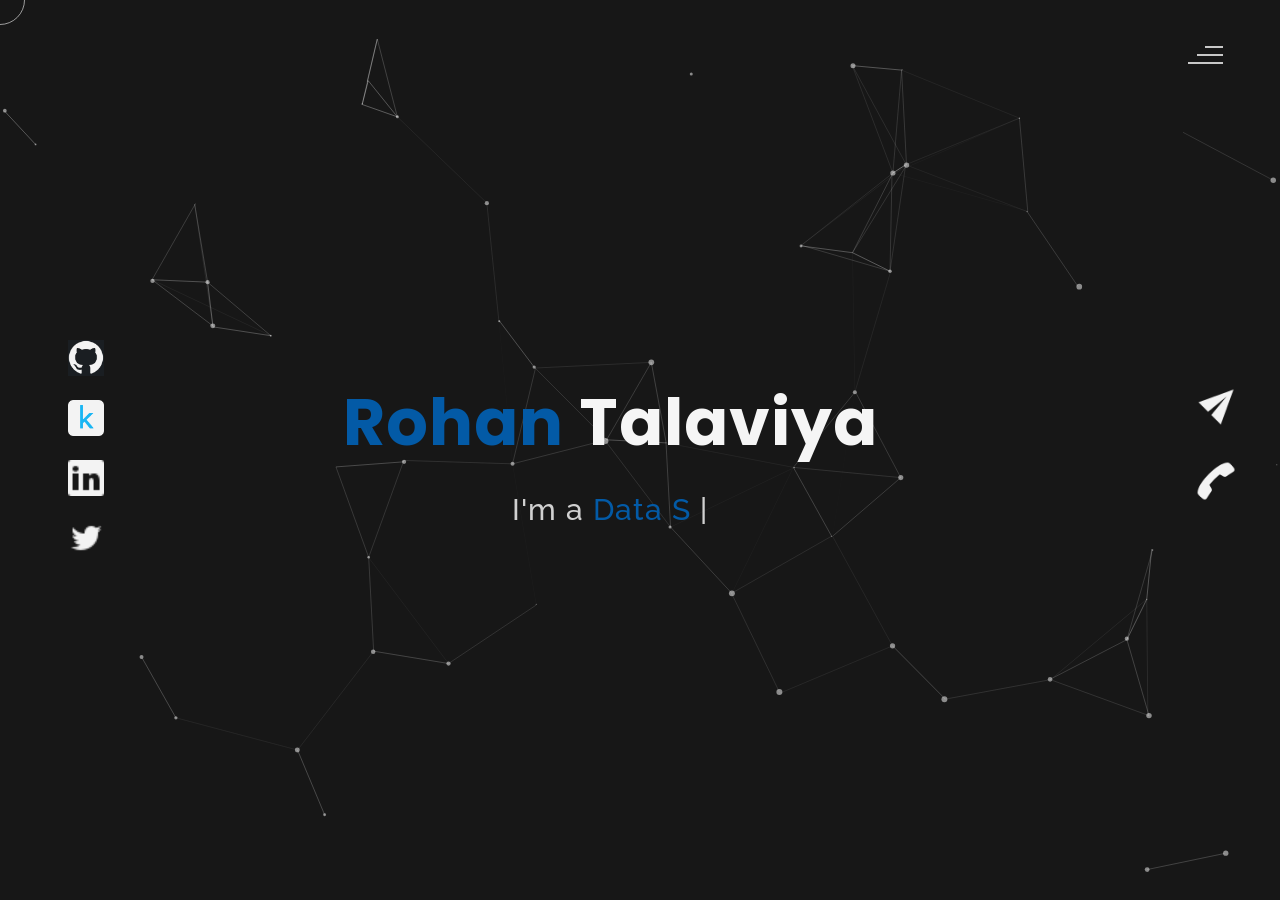
==== commit 64f0d022: "Update 4" ====
--- a/index.html
+++ b/index.html
@@ -410,8 +410,8 @@
         <!--about end-->
         <!--blog-->
         <div id="blog">
-        <div class="blog-header"> Blogs</span>
-            <span class ="header-caption"> My Latest <span class="color"> blog posts.</span></span></div>
+        <div class="blog-header"> Project</span>
+            <span class ="header-caption"> Some Of<span class="color"> My Work.</span></span></div>
             <div class="blog-content">
                  <div class="blogs">
                      <a href="https://github.com/RohanTalaviya10/Recommender-Systems">
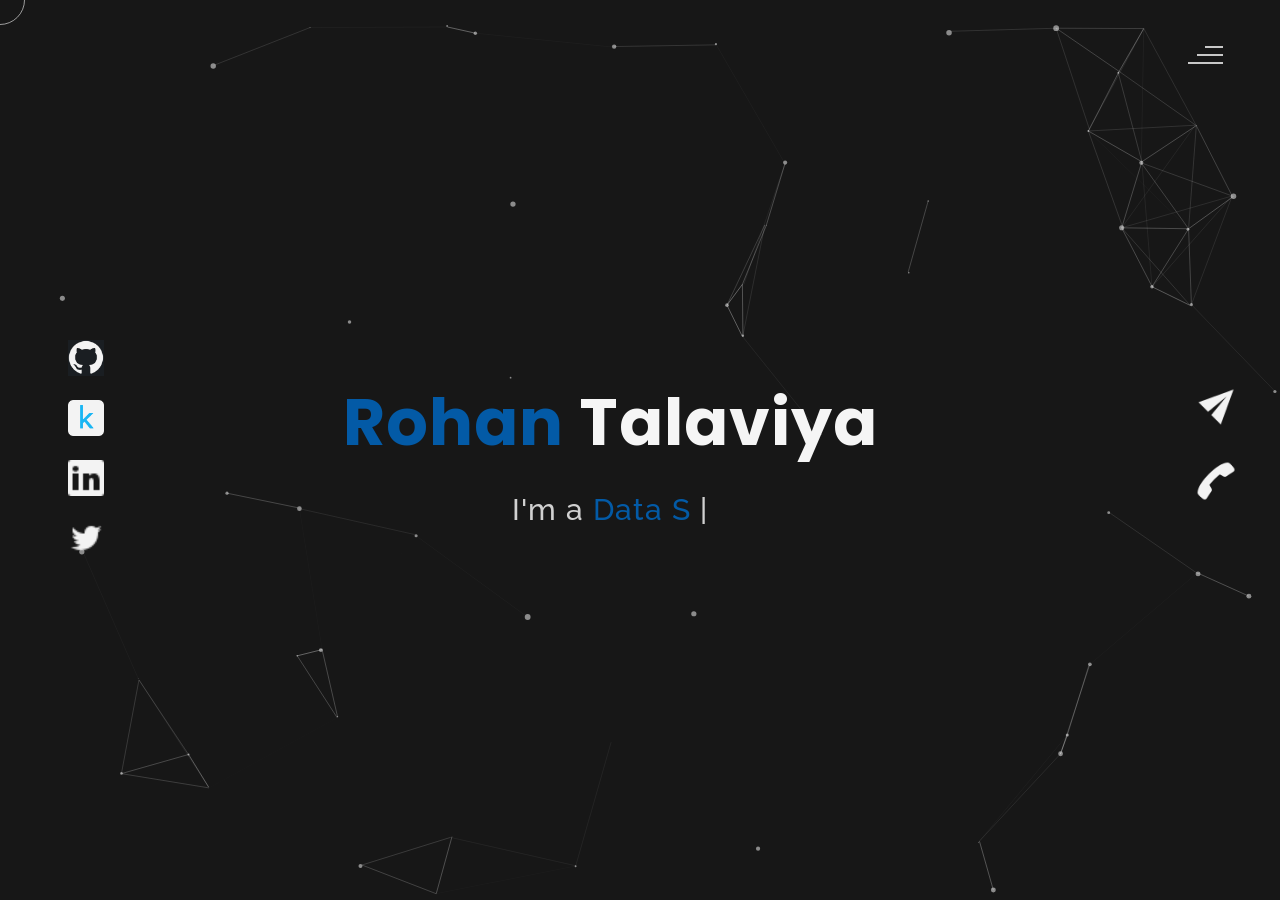
==== commit 89621890: "update 5" ====
--- a/index.html
+++ b/index.html
@@ -1,15 +1,16 @@
 <!DOCTYPE html>
 <html lang="en">
+
 <head>
     <meta charset="UTF-8">
     <meta name="viewport" content="width=device-width, initial-scale=1.0">
     <meta name="description" content="Rohan Talaviya - Personal Portfolio Website" />
-	<meta name="keywords" content="Rohan Talaviya, resume" />
-	<meta name="author" content="Rohan Talaviya" />
+    <meta name="keywords" content="Rohan Talaviya, resume" />
+    <meta name="author" content="Rohan Talaviya" />
     <title>Rohan Talaviya - Portfolio</title>
-  
-   
-   <!--main css file should not be removed -->
+
+
+    <!--main css file should not be removed -->
     <link rel="stylesheet" href="css/index.css">
     <!--main css file-->
     <script src="https://cdnjs.cloudflare.com/ajax/libs/gsap/3.2.6/gsap.min.js"></script>
@@ -18,41 +19,41 @@
 <body>
     <!--contains all the div-->
     <div id="all">
-    <!--mouse  follower-->
+        <!--mouse  follower-->
         <div class="cursor"></div>
-    <!--mouse  follower-->
-    <!--loader-->
+        <!--mouse  follower-->
+        <!--loader-->
         <div id="loader">
-            <span class="color">Rohan</span>Talaviya 
-        </div>
-    <!--loader-end-->
-    <!--link-screen-->
+            <span class="color">Rohan</span>Talaviya
+        </div>
+        <!--loader-end-->
+        <!--link-screen-->
         <div id="breaker">
         </div>
         <div id="breaker-two">
         </div>
-    <!--link-screen-->
+        <!--link-screen-->
         <!--Main-Section-->
         <!--Navigator-fullscreen-->
         <div id="navigation-content">
             <div class="logo">
-                
+
             </div>
             <div class="navigation-close">
                 <span class="close-first"></span>
                 <span class="close-second"></span>
             </div>
             <div class="navigation-links">
-                <a href="#" data-text="HOME" id="home-link" >HOME</a>
-                <a href="#" data-text="ABOUT" id="about-link" >ABOUT</a>
-                <a href="#" data-text="PROJECTS" id="blog-link" >PROJECTS</a>
+                <a href="#" data-text="HOME" id="home-link">HOME</a>
+                <a href="#" data-text="ABOUT" id="about-link">ABOUT</a>
+                <a href="#" data-text="PROJECTS" id="blog-link">PROJECTS</a>
             </div>
         </div>
         <!--Navigator-Fullscreen END-->
-          <!--Home Page-->
+        <!--Home Page-->
         <!--Menubar-->
         <div id="navigation-bar">
-            
+
             <div class="menubar">
                 <span class="first-span"></span>
                 <span class="second-span"></span>
@@ -60,39 +61,46 @@
             </div>
         </div>
         <!--Menubar End-->
-          <!--Header-->
+        <!--Header-->
         <div id="header">
             <div id="particles"></div>
-              <!--Social Media Links-->
+            <!--Social Media Links-->
             <div class="social-media-links">
-               <a href="https://github.com/RohanTalaviya10?tab=repositories"><img src="images/github icon.png" class="social-media" alt="instagram-logo"></a><!--Your instagram homepage link inser in place of "#"-->
-                <a href="https://www.kaggle.com/rohantalaviya"><img src="images/kaggle icon.png" class="social-media" alt="facebook-logo"></a>
-                <a href="https://www.linkedin.com/in/rohan-talaviya-642974179/"><img src="images/linkedin logo.png" class="social-media" alt="linkedin-logo"></a>
-                <a href="https://x.com/RohanTalaviya"><img src="images/twitter logo.png" class="social-media" alt="twitter-logo"></a>
+                <a href="https://github.com/RohanTalaviya10?tab=repositories"><img src="images/github icon.png"
+                        class="social-media"
+                        alt="instagram-logo"></a><!--Your instagram homepage link inser in place of "#"-->
+                <a href="https://www.kaggle.com/rohantalaviya"><img src="images/kaggle icon.png" class="social-media"
+                        alt="facebook-logo"></a>
+                <a href="https://www.linkedin.com/in/rohan-talaviya-642974179/"><img src="images/linkedin logo.png"
+                        class="social-media" alt="linkedin-logo"></a>
+                <a href="https://x.com/RohanTalaviya"><img src="images/twitter logo.png" class="social-media"
+                        alt="twitter-logo"></a>
 
             </div>
             <!--Social Media Links end-->
             <div class="header-content">
                 <div class="header-content-box">
-                <div class="firstline"><span class="color">Rohan </span>Talaviya</div>
-                <div class="secondline">
-                I'm a
-            <span class="txt-rotate color" data-period="1200"data-rotate='[ " Data Scientist.", " Machine Learning Engineer.", " AI Engineer." ]'></span>
-            <span class="slash">|</span>
-        </div>
-            <div class="contact">
-                <a href="Mailto:rohantalaviya10@gmail.com"><img src="images/mail.png" alt="email-pic" class="contactpic"></a>
-                <a href="Tel:+917048175499"><img src="images/call.png" alt="phone-pic" class="contactpic"></a>
-            </div>    
-            </div>
+                    <div class="firstline"><span class="color">Rohan </span>Talaviya</div>
+                    <div class="secondline">
+                        I'm a
+                        <span class="txt-rotate color" data-period="1200"
+                            data-rotate='[ " Data Scientist.", " Machine Learning Engineer.", " AI Engineer." ]'></span>
+                        <span class="slash">|</span>
+                    </div>
+                    <div class="contact">
+                        <a href="Mailto:rohantalaviya10@gmail.com"><img src="images/mail.png" alt="email-pic"
+                                class="contactpic"></a>
+                        <a href="Tel:+917048175499"><img src="images/call.png" alt="phone-pic" class="contactpic"></a>
+                    </div>
+                </div>
             </div>
             <!--header image-->
             <div class="header-image">
-            <!--<img src="images/man.jpg" alt="logo">-->
+                <!--<img src="images/man.jpg" alt="logo">-->
             </div>
             <!--header image end-->
         </div>
-           <!--Header End-->
+        <!--Header End-->
         <!--HomePage End-->
         <!--Main-Section End-->
         <!--about-->
@@ -101,71 +109,76 @@
             <div id="about-content">
                 <div class="about-header">
                     About <span class="color">Me</span>
-                    <span class ="header-caption">Get to Know <span class="color"> me.</span></span>
+                    <span class="header-caption">Get to Know <span class="color"> me.</span></span>
                 </div>
                 <div class="about-main">
-            <div class="about-first-paragraph wow">
-            <!--about description-->
-               <span class="about-first-line">
-                    I'm passionat 
-                    <span class="color">data scientist</span>
-                     based in SURAT , INDIA </span>
-                     <br>
-               <span class="about-second-line">I have 2.5 years of Android development experience and a transition into data science. Currently studying various data science topics due to an interest in the field, I have acquired the skills and knowledge necessary that required in data science. I enjoy every step while working.</span>
-               <div class="cv">
-                <a href="images/Rohan Data scientist Resume.pdf" download="Rohan_Talaviya.pdf"><button>Download <span class="colors">CV</span></button></a>
-            </div>
-            </div>
-            <!--about picture-->
-            <div class="about-img">
-                <img src="images/about.png" alt="Your Image">
-            </div>
-            </div>
-    
+                    <div class="about-first-paragraph wow">
+                        <!--about description-->
+                        <span class="about-first-line">
+                            I'm passionat
+                            <span class="color">data scientist</span>
+                            based in SURAT , INDIA </span>
+                        <br>
+                        <span class="about-second-line">I have 2.5 years of Android development experience and a
+                            transition into data science. Currently studying various data science topics due to an
+                            interest in the field, I have acquired the skills and knowledge necessary that required in
+                            data science. I enjoy every step while working.</span>
+                        <div class="cv">
+                            <a href="Rohan Data scientist Resume.pdf" download="Rohan_Talaviya.pdf"><button>Download
+                                    <span class="colors">CV</span></button></a>
+                        </div>
+                    </div>
+                    <!--about picture-->
+                    <div class="about-img">
+                        <img src="images/about.png" alt="Your Image">
+                    </div>
+                </div>
+
             </div>
             <!--services start-->
             <div id="services">
-            <!--services header-->
-                    <div class="services-heading wow">
-                        <span class="color">My</span> Services
-                    </div>
-            <!--services header end-->
-            <!--services content-->
-                    <div class="services-content">
-                           <div class="service-one service wow">
-                               <div class="service-img">
-                               <img src="images/coding.png" alt="service-one">
-                               </div>
-                               <div class="service-description">
-                                <h2>Machine Learning Model Development</h2>
-                                <p>Design, train, and deploy machine learning models tailored to business needs.</p>
-                               </div>
-                           </div>
-                           <div class="service-two service wow">
-                               <div class="service-img">
-                               <img src="images/android_icon.png" alt="service-two" style="padding: 20px;">
-                               </div>
-                               <div class="service-description">
-                                <h2>Android App Development</h2>
-                                <p>Build intuitive and user-friendly Android apps tailored to your needs.</p>
-                               </div>
-                           </div>
-                           <div class="service-three service wow">
-                            <div class="service-img">
-                               <img src="images/bulb.png" alt="service-three">
-                            </div>
-                            <div class="service-description">
-                                <h2>AI Solutions</h2>
-                                <p>Develop AI-based solutions for automation, natural language processing, or image recognition.</p>
-                            </div>
-                        </div>
-                    </div>
+                <!--services header-->
+                <div class="services-heading wow">
+                    <span class="color">My</span> Services
+                </div>
+                <!--services header end-->
+                <!--services content-->
+                <div class="services-content">
+                    <div class="service-one service wow">
+                        <div class="service-img">
+                            <img src="images/coding.png" alt="service-one">
+                        </div>
+                        <div class="service-description">
+                            <h2>ML Model Development</h2>
+                            <p>Design, train, and deploy machine learning models tailored to business needs.</p>
+                        </div>
+                    </div>
+                    <div class="service-two service wow">
+                        <div class="service-img">
+                            <img src="images/bulb.png" alt="service-two">
+                        </div>
+                        <div class="service-description">
+                            <h2>AI Solutions</h2>
+                            <p>Develop AI-based solutions for automation, natural language processing, or image
+                                recognition.</p>
+                        </div>
+                    </div>
+                    <div class="service-three service wow">
+                        <div class="service-img">
+                            <img src="images/android_icon.png" alt="service-three">
+                        </div>
+                        <div class="service-description">
+                            <h2>Android App Development</h2>
+                            <p>Build intuitive and user-friendly Android apps tailored to your needs.</p>
+                        </div>
+                    </div>
+                </div>
             </div>
             <!--services content end-->
             <!--services end-->
             <div id="skills">
                 <div class="skills-header">
-                     My <span class="color"> Skills</span>
+                    My <span class="color"> Skills</span>
                 </div>
                 <div class="skills-content">
                     <div class="skill-category">
@@ -175,7 +188,8 @@
                                 <div class="skill-name">Supervised Learning (Regression, Classification)</div>
                             </div>
                             <div class="skill-item">
-                                <div class="skill-name">Unsupervised Learning (Clustering, Dimensionality Reduction)</div>
+                                <div class="skill-name">Unsupervised Learning (Clustering, Dimensionality Reduction)
+                                </div>
                             </div>
                             <div class="skill-item">
                                 <div class="skill-name">Time Series Analysis & Forecasting</div>
@@ -410,69 +424,82 @@
         <!--about end-->
         <!--blog-->
         <div id="blog">
-        <div class="blog-header"> Project</span>
-            <span class ="header-caption"> Some Of<span class="color"> My Work.</span></span></div>
+            <div class="blog-header"> Project</span>
+                <span class="header-caption"> Some Of<span class="color"> My Work.</span></span>
+            </div>
             <div class="blog-content">
-                 <div class="blogs">
-                     <a href="https://github.com/RohanTalaviya10/Recommender-Systems">
-                     <div class="img">
-                        <img src="images/recommendation_systems.png" alt="blog-one">
-                     </div>
-                     <div class="blog-text">
-                         <h3>Recommender Systems</h3>
-                         <p>Lorem ipsum dolor sit amet consectetur adipisicing elit. Possimus alias dolore recusandae illum, corrupti quo 
-                             veniam saepe aliquid! Quis voluptates ratione consequuntur vel, perferendis cum provident? Magnam fugiat voluptas
-                              libero.</p>
-                     </div></a>
-                 </div>      
-                 <div class="blogs">
+                <div class="blogs">
+                    <a href="https://github.com/RohanTalaviya10/Recommender-Systems">
+                        <div class="img">
+                            <img src="images/recommendation_systems.png" alt="blog-one">
+                        </div>
+                        <div class="blog-text">
+                            <h3>Recommender Systems</h3>
+                            <p>Lorem ipsum dolor sit amet consectetur adipisicing elit. Possimus alias dolore recusandae
+                                illum, corrupti quo
+                                veniam saepe aliquid! Quis voluptates ratione consequuntur vel, perferendis cum
+                                provident? Magnam fugiat voluptas
+                                libero.</p>
+                        </div>
+                    </a>
+                </div>
+                <div class="blogs">
                     <a href="https://github.com/RohanTalaviya10/Predication-Projects">
-                    <div class="img">
-                        <img src="images/predicting_projects.png" alt="blog-two">
-                    </div>
-                    <div class="blog-text">
-                        <h3>Predication Projects</h3>
-                        <p>Lorem ipsum dolor, sit amet consectetur adipisicing elit. Incidunt maiores, 
-                            recusandae cupiditate ducimus a non tempora, architecto obcaecati eaque ipsum assumenda harum dolorum iusto tenetur
-                             eius eligendi dolor magnam sit!</p>
-                    </div></a>
-                </div>      
+                        <div class="img">
+                            <img src="images/predicting_projects.png" alt="blog-two">
+                        </div>
+                        <div class="blog-text">
+                            <h3>Predication Projects</h3>
+                            <p>Lorem ipsum dolor, sit amet consectetur adipisicing elit. Incidunt maiores,
+                                recusandae cupiditate ducimus a non tempora, architecto obcaecati eaque ipsum assumenda
+                                harum dolorum iusto tenetur
+                                eius eligendi dolor magnam sit!</p>
+                        </div>
+                    </a>
+                </div>
                 <div class="blogs">
                     <a href="https://github.com/RohanTalaviya10/Data-Analyst-Projects">
-                    <div class="img">
-                        <img src="images/data_analyst_projects.png" alt="blog-three">
-                    </div>
-                    <div class="blog-text">
-                        <h3>Data Analyst Projects</h3>
-                        <p>Lorem ipsum, dolor sit amet consectetur adipisicing elit. Nemo nostrum impedit 
-                            ipsam perspiciatis ratione sapiente quasi optio reprehenderit, labore consequuntur suscipit cum quas.
-                             Officiis dolorem asperiores, ut necessitatibus quas doloremque?</p>
-                    </div></a>
+                        <div class="img">
+                            <img src="images/data_analyst_projects.png" alt="blog-three">
+                        </div>
+                        <div class="blog-text">
+                            <h3>Data Analyst Projects</h3>
+                            <p>Lorem ipsum, dolor sit amet consectetur adipisicing elit. Nemo nostrum impedit
+                                ipsam perspiciatis ratione sapiente quasi optio reprehenderit, labore consequuntur
+                                suscipit cum quas.
+                                Officiis dolorem asperiores, ut necessitatibus quas doloremque?</p>
+                        </div>
+                    </a>
                 </div>
                 <div class="blogs">
                     <a href="https://github.com/RohanTalaviya10/Classification-Projects">
-                    <div class="img">
-                        <img src="images/classification_projects.png" alt="blog-four">
-                    </div>
-                    <div class="blog-text">
-                        <h3>Classification-Projects</h3>
-                        <p>Lorem ipsum dolor sit amet consectetur adipisicing elit. Dolorem, veniam ratione quam vitae,
-                             quibusdam explicabo rem debitis velit ipsa repellat, impedit nulla fuga? Amet corporis praesentium quae.
-                              Sed, quibusdam necessitatibus.</p>
-                    </div></a>
-                </div>  
+                        <div class="img">
+                            <img src="images/classification_projects.png" alt="blog-four">
+                        </div>
+                        <div class="blog-text">
+                            <h3>Classification-Projects</h3>
+                            <p>Lorem ipsum dolor sit amet consectetur adipisicing elit. Dolorem, veniam ratione quam
+                                vitae,
+                                quibusdam explicabo rem debitis velit ipsa repellat, impedit nulla fuga? Amet corporis
+                                praesentium quae.
+                                Sed, quibusdam necessitatibus.</p>
+                        </div>
+                    </a>
+                </div>
                 <div class="blogs">
                     <a href="https://github.com/RohanTalaviya10/Python-Projects">
-                    <div class="img">
-                        <img src="images/python_project.png" alt="blog-five">
-                    </div>
-                    <div class="blog-text">
-                        <h3>Python Projects</h3>
-                        <p>Lorem ipsum dolor sit amet consectetur adipisicing elit. Fuga sunt eum necessitatibus rem 
-                            dignissimos nulla mollitia cumque, provident officiis non vitae? Animi aut doloremque illum, soluta hic minus 
-                            sint explicabo..</p>
-                    </div></a>
-                </div>  
+                        <div class="img">
+                            <img src="images/python_project.png" alt="blog-five">
+                        </div>
+                        <div class="blog-text">
+                            <h3>Python Projects</h3>
+                            <p>Lorem ipsum dolor sit amet consectetur adipisicing elit. Fuga sunt eum necessitatibus rem
+                                dignissimos nulla mollitia cumque, provident officiis non vitae? Animi aut doloremque
+                                illum, soluta hic minus
+                                sint explicabo..</p>
+                        </div>
+                    </a>
+                </div>
                 <!-- <div class="blogs">
                     <a href="#">
                     <div class="img">
@@ -486,10 +513,10 @@
                 </div>         -->
             </div>
 
-       <!--copyright-section-->
-        </div>
-        
-        
+            <!--copyright-section-->
+        </div>
+
+
     </div>
     <!--all the divisions-->
     <script src="js/jquery.min.js"></script>
@@ -498,8 +525,9 @@
     <script src="js/index.js"></script>
     <!--particles script-->
     <script>
-  particlesJS("particles", {"particles":{"number":{"value":40,"density":{"enable":true,"value_area":800}},"color":{"value":"#ffffff"},"shape":{"type":"circle","stroke":{"width":0,"color":"#000000"},"polygon":{"nb_sides":5},"image":{"src":"img/github.svg","width":100,"height":100}},"opacity":{"value":0.5,"random":false,"anim":{"enable":false,"speed":1,"opacity_min":0.1,"sync":false}},"size":{"value":3,"random":true,"anim":{"enable":false,"speed":40,"size_min":0.1,"sync":false}},"line_linked":{"enable":true,"distance":150,"color":"#ffffff","opacity":0.4,"width":1},"move":{"enable":true,"speed":6,"direction":"none","random":false,"straight":false,"out_mode":"out","bounce":false,"attract":{"enable":false,"rotateX":600,"rotateY":1200}}},"interactivity":{"detect_on":"canvas","events":{"onhover":{"enable":true,"mode":"repulse"},"onclick":{"enable":true,"mode":"push"},"resize":true},"modes":{"grab":{"distance":400,"line_linked":{"opacity":1}},"bubble":{"distance":400,"size":40,"duration":2,"opacity":8,"speed":3},"repulse":{"distance":200,"duration":0.4},"push":{"particles_nb":4},"remove":{"particles_nb":2}}},"retina_detect":true});
+        particlesJS("particles", { "particles": { "number": { "value": 40, "density": { "enable": true, "value_area": 800 } }, "color": { "value": "#ffffff" }, "shape": { "type": "circle", "stroke": { "width": 0, "color": "#000000" }, "polygon": { "nb_sides": 5 }, "image": { "src": "img/github.svg", "width": 100, "height": 100 } }, "opacity": { "value": 0.5, "random": false, "anim": { "enable": false, "speed": 1, "opacity_min": 0.1, "sync": false } }, "size": { "value": 3, "random": true, "anim": { "enable": false, "speed": 40, "size_min": 0.1, "sync": false } }, "line_linked": { "enable": true, "distance": 150, "color": "#ffffff", "opacity": 0.4, "width": 1 }, "move": { "enable": true, "speed": 6, "direction": "none", "random": false, "straight": false, "out_mode": "out", "bounce": false, "attract": { "enable": false, "rotateX": 600, "rotateY": 1200 } } }, "interactivity": { "detect_on": "canvas", "events": { "onhover": { "enable": true, "mode": "repulse" }, "onclick": { "enable": true, "mode": "push" }, "resize": true }, "modes": { "grab": { "distance": 400, "line_linked": { "opacity": 1 } }, "bubble": { "distance": 400, "size": 40, "duration": 2, "opacity": 8, "speed": 3 }, "repulse": { "distance": 200, "duration": 0.4 }, "push": { "particles_nb": 4 }, "remove": { "particles_nb": 2 } } }, "retina_detect": true });
     </script>
 
 </body>
+
 </html>
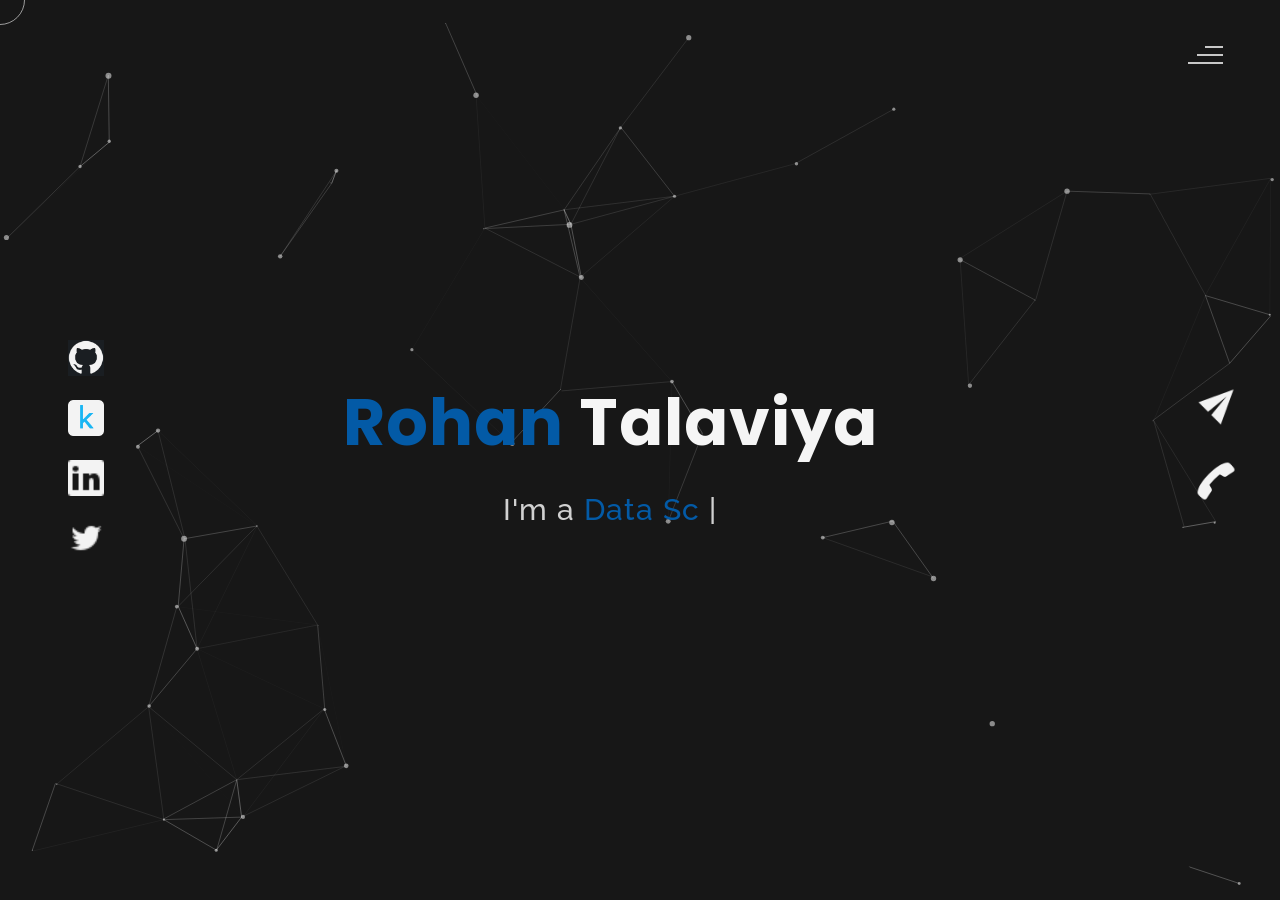
==== commit 82ced99f: "update 6" ====
--- a/index.html
+++ b/index.html
@@ -435,11 +435,9 @@
                         </div>
                         <div class="blog-text">
                             <h3>Recommender Systems</h3>
-                            <p>Lorem ipsum dolor sit amet consectetur adipisicing elit. Possimus alias dolore recusandae
-                                illum, corrupti quo
-                                veniam saepe aliquid! Quis voluptates ratione consequuntur vel, perferendis cum
-                                provident? Magnam fugiat voluptas
-                                libero.</p>
+                            <p>Built collaborative and content-based recommendation models using matrix
+                                factorization and item embeddings; evaluated with ranking metrics and
+                                implemented production-ready pipelines.</p>
                         </div>
                     </a>
                 </div>
@@ -450,10 +448,9 @@
                         </div>
                         <div class="blog-text">
                             <h3>Predication Projects</h3>
-                            <p>Lorem ipsum dolor, sit amet consectetur adipisicing elit. Incidunt maiores,
-                                recusandae cupiditate ducimus a non tempora, architecto obcaecati eaque ipsum assumenda
-                                harum dolorum iusto tenetur
-                                eius eligendi dolor magnam sit!</p>
+                            <p>Implemented regression and forecasting solutions (time-series, ensemble
+                                models) with feature engineering, hyperparameter tuning, and robust
+                                evaluation.</p>
                         </div>
                     </a>
                 </div>
@@ -464,10 +461,8 @@
                         </div>
                         <div class="blog-text">
                             <h3>Data Analyst Projects</h3>
-                            <p>Lorem ipsum, dolor sit amet consectetur adipisicing elit. Nemo nostrum impedit
-                                ipsam perspiciatis ratione sapiente quasi optio reprehenderit, labore consequuntur
-                                suscipit cum quas.
-                                Officiis dolorem asperiores, ut necessitatibus quas doloremque?</p>
+                            <p>Performed end-to-end data analysis: cleaning, exploratory analysis,
+                                visualization, and dashboarding using Pandas, Seaborn, and Plotly.</p>
                         </div>
                     </a>
                 </div>
@@ -478,11 +473,9 @@
                         </div>
                         <div class="blog-text">
                             <h3>Classification-Projects</h3>
-                            <p>Lorem ipsum dolor sit amet consectetur adipisicing elit. Dolorem, veniam ratione quam
-                                vitae,
-                                quibusdam explicabo rem debitis velit ipsa repellat, impedit nulla fuga? Amet corporis
-                                praesentium quae.
-                                Sed, quibusdam necessitatibus.</p>
+                            <p>Developed binary and multiclass classifiers using Logistic Regression,
+                                Random Forests, and neural networks with cross-validation and metric
+                                reporting.</p>
                         </div>
                     </a>
                 </div>
@@ -493,27 +486,12 @@
                         </div>
                         <div class="blog-text">
                             <h3>Python Projects</h3>
-                            <p>Lorem ipsum dolor sit amet consectetur adipisicing elit. Fuga sunt eum necessitatibus rem
-                                dignissimos nulla mollitia cumque, provident officiis non vitae? Animi aut doloremque
-                                illum, soluta hic minus
-                                sint explicabo..</p>
+                            <p>Collection of Python utilities and scripts for automation, web scraping,
+                                data processing, and small web tools; focused on clean, reusable code.</p>
                         </div>
                     </a>
                 </div>
-                <!-- <div class="blogs">
-                    <a href="#">
-                    <div class="img">
-                        <img src="images/post-six.jpg" alt="blog-six">
-                    </div>
-                    <div class="blog-text">
-                        <h3>Business Trip</h3>
-                        <p>Lorem ipsum dolor sit amet consectetur adipisicing elit. Explicabo tempora dolorum fuga ratione, unde, 
-                            ex quaerat iste numquam nemo nihil nobis rem sint quia recusandae dignissimos quos ut rerum nam.</p>
-                    </div></a>
-                </div>         -->
-            </div>
-
-            <!--copyright-section-->
+            </div>
         </div>
 
 
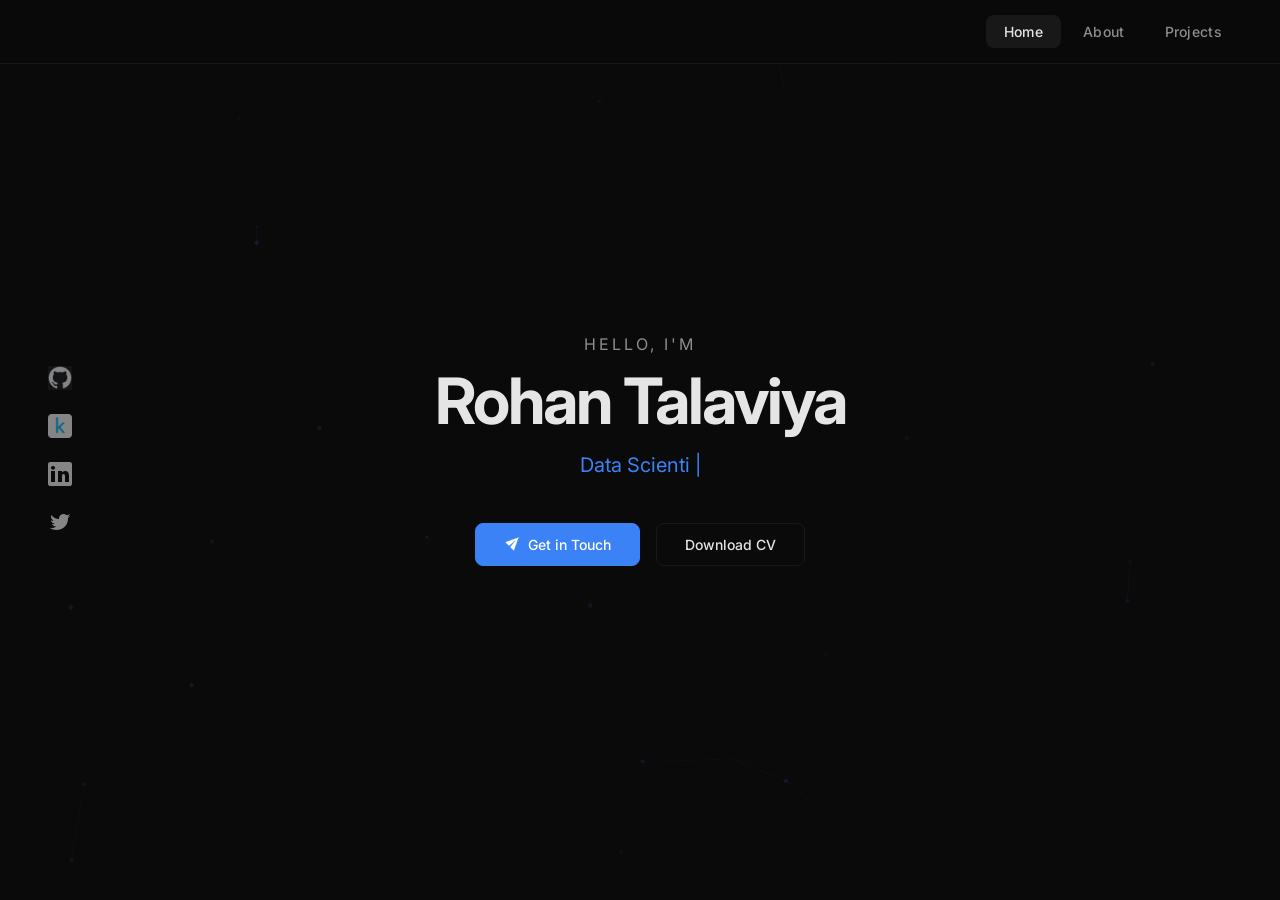
==== commit 89209394: "Update 7" ====
--- a/index.html
+++ b/index.html
@@ -4,508 +4,335 @@
 <head>
     <meta charset="UTF-8">
     <meta name="viewport" content="width=device-width, initial-scale=1.0">
-    <meta name="description" content="Rohan Talaviya - Personal Portfolio Website" />
-    <meta name="keywords" content="Rohan Talaviya, resume" />
+    <meta name="description"
+        content="Rohan Talaviya — Data Scientist & Machine Learning Engineer. Portfolio showcasing AI, ML, and data science projects." />
+    <meta name="keywords" content="Rohan Talaviya, Data Scientist, Machine Learning, AI Engineer, Portfolio" />
     <meta name="author" content="Rohan Talaviya" />
-    <title>Rohan Talaviya - Portfolio</title>
-
-
-    <!--main css file should not be removed -->
+    <title>Rohan Talaviya — Portfolio</title>
+    <link rel="preconnect" href="https://fonts.googleapis.com">
+    <link rel="preconnect" href="https://fonts.gstatic.com" crossorigin>
+    <link href="https://fonts.googleapis.com/css2?family=Inter:wght@300;400;500;600;700&display=swap" rel="stylesheet">
     <link rel="stylesheet" href="css/index.css">
-    <!--main css file-->
     <script src="https://cdnjs.cloudflare.com/ajax/libs/gsap/3.2.6/gsap.min.js"></script>
 </head>
 
 <body>
-    <!--contains all the div-->
     <div id="all">
-        <!--mouse  follower-->
-        <div class="cursor"></div>
-        <!--mouse  follower-->
-        <!--loader-->
+
+        <!-- Loader -->
         <div id="loader">
-            <span class="color">Rohan</span>Talaviya
-        </div>
-        <!--loader-end-->
-        <!--link-screen-->
-        <div id="breaker">
-        </div>
-        <div id="breaker-two">
-        </div>
-        <!--link-screen-->
-        <!--Main-Section-->
-        <!--Navigator-fullscreen-->
-        <div id="navigation-content">
-            <div class="logo">
-
-            </div>
-            <div class="navigation-close">
-                <span class="close-first"></span>
-                <span class="close-second"></span>
-            </div>
-            <div class="navigation-links">
-                <a href="#" data-text="HOME" id="home-link">HOME</a>
-                <a href="#" data-text="ABOUT" id="about-link">ABOUT</a>
-                <a href="#" data-text="PROJECTS" id="blog-link">PROJECTS</a>
-            </div>
-        </div>
-        <!--Navigator-Fullscreen END-->
-        <!--Home Page-->
-        <!--Menubar-->
+            <span class="loader-name">Rohan<span class="accent">.</span></span>
+        </div>
+
+        <!-- Page Transition Overlay -->
+        <div id="breaker"></div>
+        <div id="breaker-two"></div>
+
+        <!-- Navigation Bar -->
         <div id="navigation-bar">
-
-            <div class="menubar">
-                <span class="first-span"></span>
-                <span class="second-span"></span>
-                <span class="third-span"></span>
-            </div>
-        </div>
-        <!--Menubar End-->
-        <!--Header-->
+            <nav class="nav-links">
+                <a href="#" id="home-link">Home</a>
+                <a href="#" id="about-link">About</a>
+                <a href="#" id="blog-link">Projects</a>
+            </nav>
+        </div>
+
+        <!-- ===================== HOME / HERO ===================== -->
         <div id="header">
             <div id="particles"></div>
-            <!--Social Media Links-->
+
+            <!-- Social Links — Left Side -->
             <div class="social-media-links">
-                <a href="https://github.com/RohanTalaviya10?tab=repositories"><img src="images/github icon.png"
-                        class="social-media"
-                        alt="instagram-logo"></a><!--Your instagram homepage link inser in place of "#"-->
-                <a href="https://www.kaggle.com/rohantalaviya"><img src="images/kaggle icon.png" class="social-media"
-                        alt="facebook-logo"></a>
-                <a href="https://www.linkedin.com/in/rohan-talaviya-642974179/"><img src="images/linkedin logo.png"
-                        class="social-media" alt="linkedin-logo"></a>
-                <a href="https://x.com/RohanTalaviya"><img src="images/twitter logo.png" class="social-media"
-                        alt="twitter-logo"></a>
-
-            </div>
-            <!--Social Media Links end-->
+                <a href="https://github.com/RohanTalaviya10?tab=repositories" target="_blank" rel="noopener">
+                    <img src="images/github icon.png" class="social-media" alt="GitHub">
+                </a>
+                <a href="https://www.kaggle.com/rohantalaviya" target="_blank" rel="noopener">
+                    <img src="images/kaggle icon.png" class="social-media" alt="Kaggle">
+                </a>
+                <a href="https://www.linkedin.com/in/rohan-talaviya-642974179/" target="_blank" rel="noopener">
+                    <img src="images/linkedin logo.png" class="social-media" alt="LinkedIn">
+                </a>
+                <a href="https://x.com/RohanTalaviya" target="_blank" rel="noopener">
+                    <img src="images/twitter logo.png" class="social-media" alt="X / Twitter">
+                </a>
+            </div>
+
+            <!-- Hero Content -->
             <div class="header-content">
                 <div class="header-content-box">
-                    <div class="firstline"><span class="color">Rohan </span>Talaviya</div>
-                    <div class="secondline">
-                        I'm a
-                        <span class="txt-rotate color" data-period="1200"
-                            data-rotate='[ " Data Scientist.", " Machine Learning Engineer.", " AI Engineer." ]'></span>
+                    <p class="hero-greeting">Hello, I'm</p>
+                    <h1 class="hero-name">Rohan Talaviya</h1>
+                    <div class="hero-title">
+                        <span class="txt-rotate" data-period="1500"
+                            data-rotate='["Data Scientist", "ML Engineer", "AI Engineer"]'></span>
                         <span class="slash">|</span>
                     </div>
-                    <div class="contact">
-                        <a href="Mailto:rohantalaviya10@gmail.com"><img src="images/mail.png" alt="email-pic"
-                                class="contactpic"></a>
-                        <a href="Tel:+917048175499"><img src="images/call.png" alt="phone-pic" class="contactpic"></a>
-                    </div>
-                </div>
-            </div>
-            <!--header image-->
-            <div class="header-image">
-                <!--<img src="images/man.jpg" alt="logo">-->
-            </div>
-            <!--header image end-->
-        </div>
-        <!--Header End-->
-        <!--HomePage End-->
-        <!--Main-Section End-->
-        <!--about-->
+                    <div class="hero-actions">
+                        <a href="Mailto:rohantalaviya10@gmail.com" class="hero-btn">
+                            <img src="images/mail.png" alt="Email" class="hero-icon"> Get in Touch
+                        </a>
+                        <a href="Rohan Data scientist Resume.pdf" download="Rohan_Talaviya.pdf"
+                            class="hero-btn hero-btn--outline">
+                            Download CV
+                        </a>
+                    </div>
+                </div>
+            </div>
+        </div>
+
+        <!-- ===================== ABOUT ===================== -->
         <div id="about">
-            <!--about content-->
             <div id="about-content">
-                <div class="about-header">
-                    About <span class="color">Me</span>
-                    <span class="header-caption">Get to Know <span class="color"> me.</span></span>
-                </div>
+
+                <!-- Section Header -->
+                <div class="section-header">
+                    <h2>About <span class="accent">Me</span></h2>
+                    <p class="section-subtitle">Get to know me</p>
+                </div>
+
+                <!-- Bio -->
                 <div class="about-main">
-                    <div class="about-first-paragraph wow">
-                        <!--about description-->
-                        <span class="about-first-line">
-                            I'm passionat
-                            <span class="color">data scientist</span>
-                            based in SURAT , INDIA </span>
-                        <br>
-                        <span class="about-second-line">I have 2.5 years of Android development experience and a
-                            transition into data science. Currently studying various data science topics due to an
-                            interest in the field, I have acquired the skills and knowledge necessary that required in
-                            data science. I enjoy every step while working.</span>
-                        <div class="cv">
-                            <a href="Rohan Data scientist Resume.pdf" download="Rohan_Talaviya.pdf"><button>Download
-                                    <span class="colors">CV</span></button></a>
-                        </div>
-                    </div>
-                    <!--about picture-->
+                    <div class="about-text">
+                        <p class="about-lead">
+                            I'm a passionate <span class="accent">Data Scientist</span> based in Surat, India.
+                        </p>
+                        <p class="about-body">
+                            With 2.5 years of Android development experience and a successful transition into data
+                            science, I combine strong engineering fundamentals with modern ML/AI expertise. I enjoy
+                            every step of turning raw data into actionable insights.
+                        </p>
+                    </div>
                     <div class="about-img">
-                        <img src="images/about.png" alt="Your Image">
-                    </div>
-                </div>
-
-            </div>
-            <!--services start-->
-            <div id="services">
-                <!--services header-->
-                <div class="services-heading wow">
-                    <span class="color">My</span> Services
-                </div>
-                <!--services header end-->
-                <!--services content-->
-                <div class="services-content">
-                    <div class="service-one service wow">
-                        <div class="service-img">
-                            <img src="images/coding.png" alt="service-one">
-                        </div>
-                        <div class="service-description">
-                            <h2>ML Model Development</h2>
+                        <img src="images/about.png" alt="Rohan Talaviya">
+                    </div>
+                </div>
+
+                <!-- Services -->
+                <div id="services">
+                    <div class="section-header">
+                        <h2>What I <span class="accent">Do</span></h2>
+                    </div>
+                    <div class="services-content">
+                        <div class="service">
+                            <div class="service-icon">
+                                <img src="images/coding.png" alt="ML">
+                            </div>
+                            <h3>ML Model Development</h3>
                             <p>Design, train, and deploy machine learning models tailored to business needs.</p>
                         </div>
-                    </div>
-                    <div class="service-two service wow">
-                        <div class="service-img">
-                            <img src="images/bulb.png" alt="service-two">
-                        </div>
-                        <div class="service-description">
-                            <h2>AI Solutions</h2>
-                            <p>Develop AI-based solutions for automation, natural language processing, or image
+                        <div class="service">
+                            <div class="service-icon">
+                                <img src="images/bulb.png" alt="AI">
+                            </div>
+                            <h3>AI Solutions</h3>
+                            <p>Develop AI-based solutions for automation, natural language processing, and image
                                 recognition.</p>
                         </div>
-                    </div>
-                    <div class="service-three service wow">
-                        <div class="service-img">
-                            <img src="images/android_icon.png" alt="service-three">
-                        </div>
-                        <div class="service-description">
-                            <h2>Android App Development</h2>
+                        <div class="service">
+                            <div class="service-icon">
+                                <img src="images/android_icon.png" alt="Android">
+                            </div>
+                            <h3>Android Development</h3>
                             <p>Build intuitive and user-friendly Android apps tailored to your needs.</p>
                         </div>
                     </div>
                 </div>
-            </div>
-            <!--services content end-->
-            <!--services end-->
-            <div id="skills">
-                <div class="skills-header">
-                    My <span class="color"> Skills</span>
-                </div>
-                <div class="skills-content">
-                    <div class="skill-category">
-                        <div class="category-title"><span class="color">Machine Learning</span></div>
-                        <div class="skill-items">
-                            <div class="skill-item">
-                                <div class="skill-name">Supervised Learning (Regression, Classification)</div>
-                            </div>
-                            <div class="skill-item">
-                                <div class="skill-name">Unsupervised Learning (Clustering, Dimensionality Reduction)
-                                </div>
-                            </div>
-                            <div class="skill-item">
-                                <div class="skill-name">Time Series Analysis & Forecasting</div>
-                            </div>
-                            <div class="skill-item">
-                                <div class="skill-name">Artificial Neural Networks</div>
-                            </div>
-                            <div class="skill-item">
-                                <div class="skill-name">Scikit-learn & XGBoost</div>
-                            </div>
-                            <div class="skill-item">
-                                <div class="skill-name">Feature Engineering & Selection</div>
-                            </div>
-                            <div class="skill-item">
-                                <div class="skill-name">Hyperparameter Tuning & Optimization</div>
-                            </div>
-                            <div class="skill-item">
-                                <div class="skill-name">Cross-Validation & Model Evaluation</div>
-                            </div>
-                        </div>
-                    </div>
-
-                    <div class="skill-category">
-                        <div class="category-title"><span class="color">Deep Learning</span></div>
-                        <div class="skill-items">
-                            <div class="skill-item">
-                                <div class="skill-name">PyTorch, TensorFlow & Keras</div>
-                            </div>
-                            <div class="skill-item">
-                                <div class="skill-name">Convolutional Neural Networks (CNN)</div>
-                            </div>
-                            <div class="skill-item">
-                                <div class="skill-name">Recurrent Neural Networks (RNN)</div>
-                            </div>
-                            <div class="skill-item">
-                                <div class="skill-name">Long Short-Term Memory (LSTM) & GRU</div>
-                            </div>
-                            <div class="skill-item">
-                                <div class="skill-name">Generative Adversarial Networks (GAN)</div>
-                            </div>
-                            <div class="skill-item">
-                                <div class="skill-name">Transformer Networks & BERT</div>
-                            </div>
-                            <div class="skill-item">
-                                <div class="skill-name">Autoencoders & Variational Autoencoders (VAE)</div>
-                            </div>
-                            <div class="skill-item">
-                                <div class="skill-name">Transfer Learning & Fine-tuning</div>
-                            </div>
-                        </div>
-                    </div>
-
-                    <div class="skill-category">
-                        <div class="category-title"><span class="color">Data Science Libraries</span></div>
-                        <div class="skill-items">
-                            <div class="skill-item">
-                                <div class="skill-name">Pandas & NumPy</div>
-                            </div>
-                            <div class="skill-item">
-                                <div class="skill-name">Scikit-learn & SciPy</div>
-                            </div>
-                            <div class="skill-item">
-                                <div class="skill-name">Matplotlib, Seaborn & Plotly</div>
-                            </div>
-                            <div class="skill-item">
-                                <div class="skill-name">OpenCV & Scikit-image</div>
-                            </div>
-                            <div class="skill-item">
-                                <div class="skill-name">NLTK & SpaCy (NLP)</div>
-                            </div>
-                            <div class="skill-item">
-                                <div class="skill-name">Statsmodels & Statistical Testing</div>
-                            </div>
-                            <div class="skill-item">
-                                <div class="skill-name">LightGBM & CatBoost</div>
-                            </div>
-                            <div class="skill-item">
-                                <div class="skill-name">Hugging Face & Transformers</div>
-                            </div>
-                        </div>
-                    </div>
-
-                    <div class="skill-category">
-                        <div class="category-title"><span class="color">Mathematics & Statistics</span></div>
-                        <div class="skill-items">
-                            <div class="skill-item">
-                                <div class="skill-name">Linear Algebra & Matrix Operations</div>
-                            </div>
-                            <div class="skill-item">
-                                <div class="skill-name">Probability Theory & Distributions</div>
-                            </div>
-                            <div class="skill-item">
-                                <div class="skill-name">Hypothesis Testing & Statistical Inference</div>
-                            </div>
-                            <div class="skill-item">
-                                <div class="skill-name">Regression Analysis & ANOVA</div>
-                            </div>
-                            <div class="skill-item">
-                                <div class="skill-name">Calculus & Optimization Theory</div>
-                            </div>
-                            <div class="skill-item">
-                                <div class="skill-name">Information Theory & Entropy</div>
-                            </div>
-                            <div class="skill-item">
-                                <div class="skill-name">Bayesian Statistics & Inference</div>
-                            </div>
-                            <div class="skill-item">
-                                <div class="skill-name">Time Series Analysis (ARIMA, SARIMA)</div>
-                            </div>
-                        </div>
-                    </div>
-
-                    <div class="skill-category">
-                        <div class="category-title"><span class="color">Databases & Data Engineering</span></div>
-                        <div class="skill-items">
-                            <div class="skill-item">
-                                <div class="skill-name">SQL & Database Design</div>
-                            </div>
-                            <div class="skill-item">
-                                <div class="skill-name">MySQL, PostgreSQL & SQLite</div>
-                            </div>
-                            <div class="skill-item">
-                                <div class="skill-name">MongoDB & NoSQL Databases</div>
-                            </div>
-                            <div class="skill-item">
-                                <div class="skill-name">Big Data & Apache Spark</div>
-                            </div>
-                            <div class="skill-item">
-                                <div class="skill-name">Data Warehousing (Snowflake)</div>
-                            </div>
-                            <div class="skill-item">
-                                <div class="skill-name">ETL & Data Pipelines</div>
-                            </div>
-                            <div class="skill-item">
-                                <div class="skill-name">Data Cleaning & Preprocessing</div>
-                            </div>
-                            <div class="skill-item">
-                                <div class="skill-name">API Integration & REST</div>
-                            </div>
-                        </div>
-                    </div>
-
-                    <div class="skill-category">
-                        <div class="category-title"><span class="color">Cloud & DevOps</span></div>
-                        <div class="skill-items">
-                            <div class="skill-item">
-                                <div class="skill-name">AWS (EC2, S3, SageMaker, Lambda)</div>
-                            </div>
-                            <div class="skill-item">
-                                <div class="skill-name">Google Cloud Platform (GCP)</div>
-                            </div>
-                            <div class="skill-item">
-                                <div class="skill-name">Azure Machine Learning</div>
-                            </div>
-                            <div class="skill-item">
-                                <div class="skill-name">Docker & Containerization</div>
-                            </div>
-                            <div class="skill-item">
-                                <div class="skill-name">Git & GitHub Version Control</div>
-                            </div>
-                            <div class="skill-item">
-                                <div class="skill-name">Jupyter Notebooks & Google Colab</div>
-                            </div>
-                            <div class="skill-item">
-                                <div class="skill-name">CI/CD Pipelines</div>
-                            </div>
-                            <div class="skill-item">
-                                <div class="skill-name">MLflow & Model Registry</div>
-                            </div>
-                        </div>
-                    </div>
-
-                    <div class="skill-category">
-                        <div class="category-title"><span class="color">Programming Languages</span></div>
-                        <div class="skill-items">
-                            <div class="skill-item">
-                                <div class="skill-name">Python (Primary Language)</div>
-                            </div>
-                            <div class="skill-item">
-                                <div class="skill-name">R for Statistical Analysis</div>
-                            </div>
-                            <div class="skill-item">
-                                <div class="skill-name">SQL & PL/SQL</div>
-                            </div>
-                            <div class="skill-item">
-                                <div class="skill-name">Java & Kotlin</div>
-                            </div>
-                            <div class="skill-item">
-                                <div class="skill-name">JavaScript & HTML/CSS</div>
-                            </div>
-                            <div class="skill-item">
-                                <div class="skill-name">Bash & Shell Scripting</div>
-                            </div>
-                            <div class="skill-item">
-                                <div class="skill-name">XML & JSON</div>
-                            </div>
-                        </div>
-                    </div>
-
-                    <div class="skill-category">
-                        <div class="category-title"><span class="color">Android Development</span></div>
-                        <div class="skill-items">
-                            <div class="skill-item">
-                                <div class="skill-name">Kotlin & Java</div>
-                            </div>
-                            <div class="skill-item">
-                                <div class="skill-name">Android SDK & Jetpack</div>
-                            </div>
-                            <div class="skill-item">
-                                <div class="skill-name">XML & Layouts</div>
-                            </div>
-                            <div class="skill-item">
-                                <div class="skill-name">MVVM & Clean Architecture</div>
-                            </div>
-                            <div class="skill-item">
-                                <div class="skill-name">Firebase & Real-time Database</div>
-                            </div>
-                            <div class="skill-item">
-                                <div class="skill-name">Backend API Integration</div>
-                            </div>
-                            <div class="skill-item">
-                                <div class="skill-name">Room Database & SQLite</div>
-                            </div>
-                            <div class="skill-item">
-                                <div class="skill-name">Unit Testing & Debugging</div>
-                            </div>
-                        </div>
-                    </div>
-                </div>
-            </div>
-        </div>
-        <!--about end-->
-        <!--blog-->
+
+                <!-- Skills -->
+                <div id="skills">
+                    <div class="section-header">
+                        <h2>My <span class="accent">Skills</span></h2>
+                    </div>
+                    <div class="skills-content">
+                        <div class="skill-group">
+                            <h4 class="skill-group-title">Machine Learning</h4>
+                            <div class="skill-tags">
+                                <span class="tag">Supervised Learning</span>
+                                <span class="tag">Unsupervised Learning</span>
+                                <span class="tag">Time Series Forecasting</span>
+                                <span class="tag">Neural Networks</span>
+                                <span class="tag">Scikit-learn</span>
+                                <span class="tag">XGBoost</span>
+                                <span class="tag">Feature Engineering</span>
+                                <span class="tag">Hyperparameter Tuning</span>
+                            </div>
+                        </div>
+                        <div class="skill-group">
+                            <h4 class="skill-group-title">Deep Learning</h4>
+                            <div class="skill-tags">
+                                <span class="tag">PyTorch</span>
+                                <span class="tag">TensorFlow</span>
+                                <span class="tag">CNN</span>
+                                <span class="tag">RNN / LSTM</span>
+                                <span class="tag">GANs</span>
+                                <span class="tag">Transformers / BERT</span>
+                                <span class="tag">Transfer Learning</span>
+                                <span class="tag">Autoencoders</span>
+                            </div>
+                        </div>
+                        <div class="skill-group">
+                            <h4 class="skill-group-title">Data Science & Libraries</h4>
+                            <div class="skill-tags">
+                                <span class="tag">Pandas</span>
+                                <span class="tag">NumPy</span>
+                                <span class="tag">Matplotlib</span>
+                                <span class="tag">Seaborn</span>
+                                <span class="tag">Plotly</span>
+                                <span class="tag">OpenCV</span>
+                                <span class="tag">NLTK / SpaCy</span>
+                                <span class="tag">Hugging Face</span>
+                            </div>
+                        </div>
+                        <div class="skill-group">
+                            <h4 class="skill-group-title">Mathematics & Statistics</h4>
+                            <div class="skill-tags">
+                                <span class="tag">Linear Algebra</span>
+                                <span class="tag">Probability</span>
+                                <span class="tag">Hypothesis Testing</span>
+                                <span class="tag">Regression Analysis</span>
+                                <span class="tag">Bayesian Inference</span>
+                                <span class="tag">ARIMA / SARIMA</span>
+                            </div>
+                        </div>
+                        <div class="skill-group">
+                            <h4 class="skill-group-title">Databases & Engineering</h4>
+                            <div class="skill-tags">
+                                <span class="tag">SQL</span>
+                                <span class="tag">PostgreSQL</span>
+                                <span class="tag">MongoDB</span>
+                                <span class="tag">Apache Spark</span>
+                                <span class="tag">Snowflake</span>
+                                <span class="tag">ETL Pipelines</span>
+                                <span class="tag">REST APIs</span>
+                            </div>
+                        </div>
+                        <div class="skill-group">
+                            <h4 class="skill-group-title">Cloud & DevOps</h4>
+                            <div class="skill-tags">
+                                <span class="tag">AWS</span>
+                                <span class="tag">GCP</span>
+                                <span class="tag">Azure ML</span>
+                                <span class="tag">Docker</span>
+                                <span class="tag">Git</span>
+                                <span class="tag">CI/CD</span>
+                                <span class="tag">MLflow</span>
+                            </div>
+                        </div>
+                        <div class="skill-group">
+                            <h4 class="skill-group-title">Languages</h4>
+                            <div class="skill-tags">
+                                <span class="tag">Python</span>
+                                <span class="tag">R</span>
+                                <span class="tag">SQL</span>
+                                <span class="tag">Java</span>
+                                <span class="tag">Kotlin</span>
+                                <span class="tag">JavaScript</span>
+                                <span class="tag">Bash</span>
+                            </div>
+                        </div>
+                    </div>
+                </div>
+            </div>
+        </div>
+
+        <!-- ===================== PROJECTS ===================== -->
         <div id="blog">
-            <div class="blog-header"> Project</span>
-                <span class="header-caption"> Some Of<span class="color"> My Work.</span></span>
+            <div class="section-header">
+                <h2>My <span class="accent">Projects</span></h2>
+                <p class="section-subtitle">Some of my work</p>
             </div>
             <div class="blog-content">
-                <div class="blogs">
-                    <a href="https://github.com/RohanTalaviya10/Recommender-Systems">
-                        <div class="img">
-                            <img src="images/recommendation_systems.png" alt="blog-one">
-                        </div>
-                        <div class="blog-text">
-                            <h3>Recommender Systems</h3>
-                            <p>Built collaborative and content-based recommendation models using matrix
-                                factorization and item embeddings; evaluated with ranking metrics and
-                                implemented production-ready pipelines.</p>
-                        </div>
-                    </a>
-                </div>
-                <div class="blogs">
-                    <a href="https://github.com/RohanTalaviya10/Predication-Projects">
-                        <div class="img">
-                            <img src="images/predicting_projects.png" alt="blog-two">
-                        </div>
-                        <div class="blog-text">
-                            <h3>Predication Projects</h3>
-                            <p>Implemented regression and forecasting solutions (time-series, ensemble
-                                models) with feature engineering, hyperparameter tuning, and robust
-                                evaluation.</p>
-                        </div>
-                    </a>
-                </div>
-                <div class="blogs">
-                    <a href="https://github.com/RohanTalaviya10/Data-Analyst-Projects">
-                        <div class="img">
-                            <img src="images/data_analyst_projects.png" alt="blog-three">
-                        </div>
-                        <div class="blog-text">
-                            <h3>Data Analyst Projects</h3>
-                            <p>Performed end-to-end data analysis: cleaning, exploratory analysis,
-                                visualization, and dashboarding using Pandas, Seaborn, and Plotly.</p>
-                        </div>
-                    </a>
-                </div>
-                <div class="blogs">
-                    <a href="https://github.com/RohanTalaviya10/Classification-Projects">
-                        <div class="img">
-                            <img src="images/classification_projects.png" alt="blog-four">
-                        </div>
-                        <div class="blog-text">
-                            <h3>Classification-Projects</h3>
-                            <p>Developed binary and multiclass classifiers using Logistic Regression,
-                                Random Forests, and neural networks with cross-validation and metric
-                                reporting.</p>
-                        </div>
-                    </a>
-                </div>
-                <div class="blogs">
-                    <a href="https://github.com/RohanTalaviya10/Python-Projects">
-                        <div class="img">
-                            <img src="images/python_project.png" alt="blog-five">
-                        </div>
-                        <div class="blog-text">
-                            <h3>Python Projects</h3>
-                            <p>Collection of Python utilities and scripts for automation, web scraping,
-                                data processing, and small web tools; focused on clean, reusable code.</p>
-                        </div>
-                    </a>
-                </div>
-            </div>
-        </div>
-
+                <a href="https://github.com/RohanTalaviya10/Recommender-Systems" class="project-card" target="_blank"
+                    rel="noopener">
+                    <div class="project-img">
+                        <img src="images/recommendation_systems.png" alt="Recommender Systems">
+                    </div>
+                    <div class="project-info">
+                        <h3>Recommender Systems</h3>
+                        <p>Built collaborative and content-based recommendation models using matrix factorization and
+                            item embeddings.</p>
+                    </div>
+                </a>
+                <a href="https://github.com/RohanTalaviya10/Predication-Projects" class="project-card" target="_blank"
+                    rel="noopener">
+                    <div class="project-img">
+                        <img src="images/predicting_projects.png" alt="Prediction Projects">
+                    </div>
+                    <div class="project-info">
+                        <h3>Prediction Projects</h3>
+                        <p>Implemented regression and forecasting solutions with feature engineering, hyperparameter
+                            tuning, and robust evaluation.</p>
+                    </div>
+                </a>
+                <a href="https://github.com/RohanTalaviya10/Data-Analyst-Projects" class="project-card" target="_blank"
+                    rel="noopener">
+                    <div class="project-img">
+                        <img src="images/data_analyst_projects.png" alt="Data Analyst Projects">
+                    </div>
+                    <div class="project-info">
+                        <h3>Data Analyst Projects</h3>
+                        <p>End-to-end data analysis: cleaning, exploratory analysis, visualization, and dashboarding
+                            using Pandas, Seaborn, and Plotly.</p>
+                    </div>
+                </a>
+                <a href="https://github.com/RohanTalaviya10/Classification-Projects" class="project-card"
+                    target="_blank" rel="noopener">
+                    <div class="project-img">
+                        <img src="images/classification_projects.png" alt="Classification Projects">
+                    </div>
+                    <div class="project-info">
+                        <h3>Classification Projects</h3>
+                        <p>Developed binary and multiclass classifiers using Logistic Regression, Random Forests, and
+                            neural networks.</p>
+                    </div>
+                </a>
+                <a href="https://github.com/RohanTalaviya10/Python-Projects" class="project-card" target="_blank"
+                    rel="noopener">
+                    <div class="project-img">
+                        <img src="images/python_project.png" alt="Python Projects">
+                    </div>
+                    <div class="project-info">
+                        <h3>Python Projects</h3>
+                        <p>Collection of Python utilities and scripts for automation, web scraping, data processing, and
+                            small web tools.</p>
+                    </div>
+                </a>
+            </div>
+        </div>
 
     </div>
-    <!--all the divisions-->
+
     <script src="js/jquery.min.js"></script>
     <script src="js/particles.js"></script>
     <script src="js/particles.min.js"></script>
     <script src="js/index.js"></script>
-    <!--particles script-->
+
+    <!-- Particles Config -->
     <script>
-        particlesJS("particles", { "particles": { "number": { "value": 40, "density": { "enable": true, "value_area": 800 } }, "color": { "value": "#ffffff" }, "shape": { "type": "circle", "stroke": { "width": 0, "color": "#000000" }, "polygon": { "nb_sides": 5 }, "image": { "src": "img/github.svg", "width": 100, "height": 100 } }, "opacity": { "value": 0.5, "random": false, "anim": { "enable": false, "speed": 1, "opacity_min": 0.1, "sync": false } }, "size": { "value": 3, "random": true, "anim": { "enable": false, "speed": 40, "size_min": 0.1, "sync": false } }, "line_linked": { "enable": true, "distance": 150, "color": "#ffffff", "opacity": 0.4, "width": 1 }, "move": { "enable": true, "speed": 6, "direction": "none", "random": false, "straight": false, "out_mode": "out", "bounce": false, "attract": { "enable": false, "rotateX": 600, "rotateY": 1200 } } }, "interactivity": { "detect_on": "canvas", "events": { "onhover": { "enable": true, "mode": "repulse" }, "onclick": { "enable": true, "mode": "push" }, "resize": true }, "modes": { "grab": { "distance": 400, "line_linked": { "opacity": 1 } }, "bubble": { "distance": 400, "size": 40, "duration": 2, "opacity": 8, "speed": 3 }, "repulse": { "distance": 200, "duration": 0.4 }, "push": { "particles_nb": 4 }, "remove": { "particles_nb": 2 } } }, "retina_detect": true });
+        particlesJS("particles", {
+            "particles": {
+                "number": { "value": 30, "density": { "enable": true, "value_area": 900 } },
+                "color": { "value": "#3b82f6" },
+                "shape": { "type": "circle" },
+                "opacity": { "value": 0.15, "random": true },
+                "size": { "value": 2.5, "random": true },
+                "line_linked": { "enable": true, "distance": 160, "color": "#3b82f6", "opacity": 0.08, "width": 1 },
+                "move": { "enable": true, "speed": 1.5, "direction": "none", "random": true, "straight": false, "out_mode": "out" }
+            },
+            "interactivity": {
+                "detect_on": "canvas",
+                "events": {
+                    "onhover": { "enable": true, "mode": "grab" },
+                    "onclick": { "enable": false },
+                    "resize": true
+                },
+                "modes": {
+                    "grab": { "distance": 200, "line_linked": { "opacity": 0.2 } }
+                }
+            },
+            "retina_detect": true
+        });
     </script>
-
 </body>
 
 </html>
--- a/css/index.css
+++ b/css/index.css
@@ -0,0 +1,747 @@
+/*
+ * Rohan Talaviya — Portfolio
+ * Simple, Dark, Professional Theme
+ */
+@import url('https://fonts.googleapis.com/css2?family=Inter:wght@300;400;500;600;700&display=swap');
+
+/* ========== RESET & BASE ========== */
+*,
+*::before,
+*::after {
+    padding: 0;
+    margin: 0;
+    box-sizing: border-box;
+}
+
+:root {
+    --bg-primary: #0a0a0a;
+    --bg-secondary: #111111;
+    --bg-card: #161616;
+    --bg-card-hover: #1c1c1c;
+    --text-primary: #e5e5e5;
+    --text-secondary: rgba(229, 229, 229, 0.6);
+    --text-muted: rgba(229, 229, 229, 0.4);
+    --accent: #3b82f6;
+    --accent-dim: rgba(59, 130, 246, 0.15);
+    --border: rgba(255, 255, 255, 0.06);
+    --font: 'Inter', -apple-system, BlinkMacSystemFont, sans-serif;
+    --radius: 8px;
+    --transition: 0.3s ease;
+}
+
+html {
+    background: var(--bg-primary);
+}
+
+body {
+    font-family: var(--font);
+    color: var(--text-primary);
+    background: var(--bg-primary);
+    overflow-x: hidden;
+    width: 100%;
+    height: auto;
+    user-select: none;
+    -webkit-font-smoothing: antialiased;
+    -moz-osx-font-smoothing: grayscale;
+}
+
+/* Scrollbar */
+::-webkit-scrollbar {
+    width: 4px;
+}
+
+::-webkit-scrollbar-thumb {
+    background: var(--accent);
+    border-radius: 4px;
+}
+
+::-webkit-scrollbar-track {
+    background: var(--bg-primary);
+}
+
+/* Accent utility */
+.accent {
+    color: var(--accent);
+}
+
+/* ========== LOADER ========== */
+#loader {
+    display: flex;
+    align-items: center;
+    justify-content: center;
+    height: 100vh;
+    width: 100%;
+    position: fixed;
+    z-index: 100;
+    background: var(--bg-primary);
+}
+
+.loader-name {
+    font-size: 48px;
+    font-weight: 700;
+    letter-spacing: -1px;
+    color: var(--text-primary);
+}
+
+/* ========== PAGE TRANSITION ========== */
+#breaker,
+#breaker-two {
+    height: 100vh;
+    width: 200%;
+    background: var(--accent);
+    display: none;
+    position: fixed;
+    z-index: 10;
+    border-radius: 0;
+    animation: breakeranimate 1.6s ease-in-out;
+}
+
+@keyframes breakeranimate {
+    0% {
+        transform: translateX(-100%);
+    }
+
+    50% {
+        transform: translateX(0%);
+    }
+
+    100% {
+        transform: translateX(100%);
+    }
+}
+
+/* ========== NAV BAR ========== */
+#navigation-bar {
+    position: fixed;
+    height: 64px;
+    width: 100%;
+    z-index: 3;
+    display: flex;
+    align-items: center;
+    justify-content: flex-end;
+    padding: 0 40px;
+    background: rgba(10, 10, 10, 0.75);
+    backdrop-filter: blur(12px);
+    -webkit-backdrop-filter: blur(12px);
+    border-bottom: 1px solid var(--border);
+}
+
+.nav-links {
+    display: flex;
+    align-items: center;
+    gap: 4px;
+}
+
+.nav-links a {
+    padding: 8px 18px;
+    text-decoration: none;
+    color: var(--text-secondary);
+    font-size: 14px;
+    font-weight: 500;
+    letter-spacing: 0.3px;
+    border-radius: var(--radius);
+    transition: all var(--transition);
+}
+
+.nav-links a:hover,
+.nav-links a.active {
+    color: var(--text-primary);
+    background: rgba(255, 255, 255, 0.06);
+}
+
+
+/* ========== HERO / HEADER ========== */
+#header {
+    background: var(--bg-primary);
+    height: 100vh;
+    width: 100%;
+    overflow: hidden;
+    position: relative;
+    display: block;
+}
+
+#particles {
+    position: absolute;
+    top: 0;
+    left: 0;
+    height: 100%;
+    width: 100%;
+}
+
+.social-media-links {
+    height: 100vh;
+    position: absolute;
+    z-index: 2;
+    padding: 0 40px;
+    display: flex;
+    flex-direction: column;
+    align-items: center;
+    justify-content: center;
+    gap: 8px;
+}
+
+.social-media {
+    width: 24px;
+    height: auto;
+    opacity: 0.5;
+    margin: 8px;
+    transition: all var(--transition);
+    display: block;
+}
+
+.social-media:hover {
+    opacity: 1;
+    transform: scale(1.15);
+}
+
+.header-content {
+    height: 100vh;
+    width: 100%;
+    display: flex;
+    align-items: center;
+    justify-content: center;
+    position: absolute;
+    z-index: 1;
+}
+
+.header-content-box {
+    text-align: center;
+    max-width: 700px;
+    padding: 0 40px;
+}
+
+.hero-greeting {
+    font-size: 16px;
+    font-weight: 400;
+    color: var(--text-secondary);
+    letter-spacing: 3px;
+    text-transform: uppercase;
+    margin-bottom: 12px;
+}
+
+.hero-name {
+    font-size: 64px;
+    font-weight: 700;
+    letter-spacing: -2px;
+    line-height: 1.1;
+    margin-bottom: 16px;
+}
+
+.hero-title {
+    font-size: 20px;
+    font-weight: 400;
+    color: var(--accent);
+    margin-bottom: 40px;
+    min-height: 30px;
+}
+
+.slash {
+    animation: blink 0.8s infinite;
+    color: var(--accent);
+}
+
+@keyframes blink {
+    0% {
+        opacity: 1;
+    }
+
+    100% {
+        opacity: 0;
+    }
+}
+
+.hero-actions {
+    display: flex;
+    align-items: center;
+    justify-content: center;
+    gap: 16px;
+    flex-wrap: wrap;
+}
+
+.hero-btn {
+    display: inline-flex;
+    align-items: center;
+    gap: 8px;
+    padding: 12px 28px;
+    font-size: 14px;
+    font-weight: 500;
+    font-family: var(--font);
+    text-decoration: none;
+    border-radius: var(--radius);
+    transition: all var(--transition);
+    cursor: pointer;
+    background: var(--accent);
+    color: #fff;
+    border: 1px solid var(--accent);
+}
+
+.hero-btn:hover {
+    background: transparent;
+    color: var(--accent);
+}
+
+.hero-btn--outline {
+    background: transparent;
+    color: var(--text-primary);
+    border: 1px solid var(--border);
+}
+
+.hero-btn--outline:hover {
+    border-color: var(--accent);
+    color: var(--accent);
+}
+
+.hero-icon {
+    width: 16px;
+    height: 16px;
+    filter: brightness(0) invert(1);
+}
+
+.hero-btn:hover .hero-icon {
+    filter: none;
+}
+
+/* ========== SHARED SECTION HEADER ========== */
+.section-header {
+    text-align: center;
+    padding: 60px 20px 40px;
+}
+
+.section-header h2 {
+    font-size: 36px;
+    font-weight: 700;
+    letter-spacing: -1px;
+}
+
+.section-subtitle {
+    font-size: 14px;
+    color: var(--text-muted);
+    margin-top: 8px;
+    letter-spacing: 2px;
+    text-transform: uppercase;
+}
+
+/* ========== ABOUT ========== */
+#about {
+    background: var(--bg-secondary);
+    display: none;
+    width: 100%;
+    height: auto;
+}
+
+#about-content {
+    max-width: 1200px;
+    margin: 0 auto;
+    padding: 0 40px 60px;
+}
+
+.about-main {
+    display: flex;
+    align-items: center;
+    gap: 60px;
+    padding: 0 20px;
+}
+
+.about-text {
+    flex: 1;
+}
+
+.about-lead {
+    font-size: 28px;
+    font-weight: 600;
+    line-height: 1.4;
+    margin-bottom: 20px;
+}
+
+.about-body {
+    font-size: 16px;
+    line-height: 1.8;
+    color: var(--text-secondary);
+}
+
+.about-img {
+    flex-shrink: 0;
+    width: 280px;
+}
+
+.about-img img {
+    width: 100%;
+    height: auto;
+    border-radius: 12px;
+    object-fit: cover;
+}
+
+/* ========== SERVICES ========== */
+#services {
+    padding: 20px 0;
+}
+
+.services-content {
+    display: grid;
+    grid-template-columns: repeat(3, 1fr);
+    gap: 24px;
+    padding: 0 20px;
+}
+
+.service {
+    background: var(--bg-card);
+    border: 1px solid var(--border);
+    border-radius: var(--radius);
+    padding: 40px 28px;
+    text-align: center;
+    transition: all var(--transition);
+}
+
+.service:hover {
+    transform: translateY(-4px);
+    border-color: rgba(59, 130, 246, 0.2);
+    background: var(--bg-card-hover);
+}
+
+.service-icon {
+    margin-bottom: 20px;
+}
+
+.service-icon img {
+    height: 48px;
+    width: 48px;
+    padding: 10px;
+    background: var(--accent-dim);
+    border-radius: 12px;
+}
+
+.service h3 {
+    font-size: 18px;
+    font-weight: 600;
+    margin-bottom: 12px;
+}
+
+.service p {
+    font-size: 14px;
+    color: var(--text-secondary);
+    line-height: 1.6;
+}
+
+/* ========== SKILLS ========== */
+#skills {
+    padding: 20px 0 40px;
+}
+
+.skills-content {
+    display: grid;
+    grid-template-columns: repeat(3, 1fr);
+    gap: 24px;
+    padding: 0 20px;
+    max-width: 1200px;
+    margin: 0 auto;
+}
+
+.skill-group {
+    background: var(--bg-card);
+    border: 1px solid var(--border);
+    border-radius: var(--radius);
+    padding: 24px;
+    transition: all var(--transition);
+}
+
+.skill-group:hover {
+    border-color: rgba(59, 130, 246, 0.15);
+}
+
+.skill-group-title {
+    font-size: 13px;
+    font-weight: 600;
+    color: var(--accent);
+    text-transform: uppercase;
+    letter-spacing: 2px;
+    margin-bottom: 16px;
+}
+
+.skill-tags {
+    display: flex;
+    flex-wrap: wrap;
+    gap: 8px;
+}
+
+.tag {
+    display: inline-block;
+    padding: 6px 14px;
+    font-size: 12px;
+    font-weight: 500;
+    background: rgba(255, 255, 255, 0.04);
+    border: 1px solid var(--border);
+    border-radius: 20px;
+    color: var(--text-secondary);
+    transition: all var(--transition);
+    cursor: default;
+}
+
+.tag:hover {
+    color: var(--accent);
+    border-color: rgba(59, 130, 246, 0.3);
+    background: var(--accent-dim);
+}
+
+/* ========== PROJECTS (blog section) ========== */
+#blog {
+    background: var(--bg-primary);
+    display: none;
+    width: 100%;
+    height: auto;
+    padding: 0 40px 80px;
+}
+
+.blog-content {
+    display: grid;
+    grid-template-columns: repeat(2, 1fr);
+    gap: 24px;
+    max-width: 1200px;
+    margin: 0 auto;
+}
+
+.project-card {
+    display: flex;
+    flex-direction: column;
+    background: var(--bg-card);
+    border: 1px solid var(--border);
+    border-radius: var(--radius);
+    overflow: hidden;
+    text-decoration: none;
+    color: var(--text-primary);
+    transition: all var(--transition);
+}
+
+.project-card:hover {
+    transform: translateY(-4px);
+    border-color: rgba(59, 130, 246, 0.2);
+    background: var(--bg-card-hover);
+}
+
+.project-img {
+    width: 100%;
+    height: 220px;
+    overflow: hidden;
+}
+
+.project-img img {
+    width: 100%;
+    height: 100%;
+    object-fit: cover;
+    transition: transform 0.5s ease;
+}
+
+.project-card:hover .project-img img {
+    transform: scale(1.03);
+}
+
+.project-info {
+    padding: 24px;
+}
+
+.project-info h3 {
+    font-size: 18px;
+    font-weight: 600;
+    margin-bottom: 8px;
+}
+
+.project-info p {
+    font-size: 14px;
+    color: var(--text-secondary);
+    line-height: 1.6;
+}
+
+/* ========== ANIMATION HELPER ========== */
+@keyframes scale {
+    0% {
+        transform: scale(0.95);
+        opacity: 0;
+    }
+
+    100% {
+        transform: scale(1);
+        opacity: 1;
+    }
+}
+
+
+/* ==========================================================
+   RESPONSIVE — MOBILE (max-width: 550px)
+   ========================================================== */
+@media only screen and (max-width: 550px) {
+    .hero-name {
+        font-size: 36px;
+        letter-spacing: -1px;
+    }
+
+    .hero-greeting {
+        font-size: 13px;
+    }
+
+    .hero-title {
+        font-size: 16px;
+    }
+
+    .hero-actions {
+        flex-direction: column;
+        gap: 12px;
+    }
+
+    .hero-btn {
+        width: 100%;
+        justify-content: center;
+    }
+
+    .social-media-links {
+        height: auto;
+        position: absolute;
+        bottom: 20px;
+        left: 0;
+        width: 100%;
+        flex-direction: row;
+        padding: 10px;
+        justify-content: center;
+    }
+
+    .header-content-box {
+        padding: 0 24px;
+    }
+
+    #breaker,
+    #breaker-two {
+        height: 50vh;
+    }
+
+    /* About */
+    .about-main {
+        flex-direction: column-reverse;
+        gap: 30px;
+        padding: 0;
+    }
+
+    .about-img {
+        width: 200px;
+    }
+
+    .about-lead {
+        font-size: 22px;
+    }
+
+    .about-body {
+        font-size: 14px;
+    }
+
+    #about-content {
+        padding: 0 20px 40px;
+    }
+
+    /* Services */
+    .services-content {
+        grid-template-columns: 1fr;
+        padding: 0 10px;
+    }
+
+    .service {
+        padding: 28px 20px;
+    }
+
+    /* Skills */
+    .skills-content {
+        grid-template-columns: 1fr;
+        padding: 0 10px;
+    }
+
+    /* Projects */
+    #blog {
+        padding: 0 20px 40px;
+    }
+
+    .blog-content {
+        grid-template-columns: 1fr;
+    }
+
+    .project-img {
+        height: 180px;
+    }
+
+    /* Section headers */
+    .section-header {
+        padding: 40px 20px 24px;
+    }
+
+    .section-header h2 {
+        font-size: 28px;
+    }
+
+    /* Loader */
+    .loader-name {
+        font-size: 32px;
+    }
+
+    /* Nav */
+    .navigation-links a {
+        font-size: 24px;
+    }
+
+    .menubar {
+        right: 20px;
+    }
+
+    .navigation-close {
+        top: 20px;
+        right: 20px;
+    }
+}
+
+
+/* ==========================================================
+   RESPONSIVE — TABLET (551px – 1025px)
+   ========================================================== */
+@media all and (max-width: 1025px) and (min-width: 551px) {
+    .hero-name {
+        font-size: 48px;
+    }
+
+    .social-media-links {
+        height: auto;
+        position: absolute;
+        bottom: 20px;
+        left: 0;
+        width: 100%;
+        flex-direction: row;
+        padding: 10px;
+        justify-content: center;
+    }
+
+    #breaker,
+    #breaker-two {
+        height: 50vh;
+    }
+
+    /* About */
+    .about-main {
+        flex-direction: column-reverse;
+        gap: 40px;
+        padding: 0;
+    }
+
+    .about-img {
+        width: 260px;
+    }
+
+    /* Services */
+    .services-content {
+        grid-template-columns: repeat(2, 1fr);
+        padding: 0 10px;
+    }
+
+    /* Skills */
+    .skills-content {
+        grid-template-columns: repeat(2, 1fr);
+        padding: 0 10px;
+    }
+
+    /* Projects */
+    .blog-content {
+        grid-template-columns: 1fr;
+    }
+}
